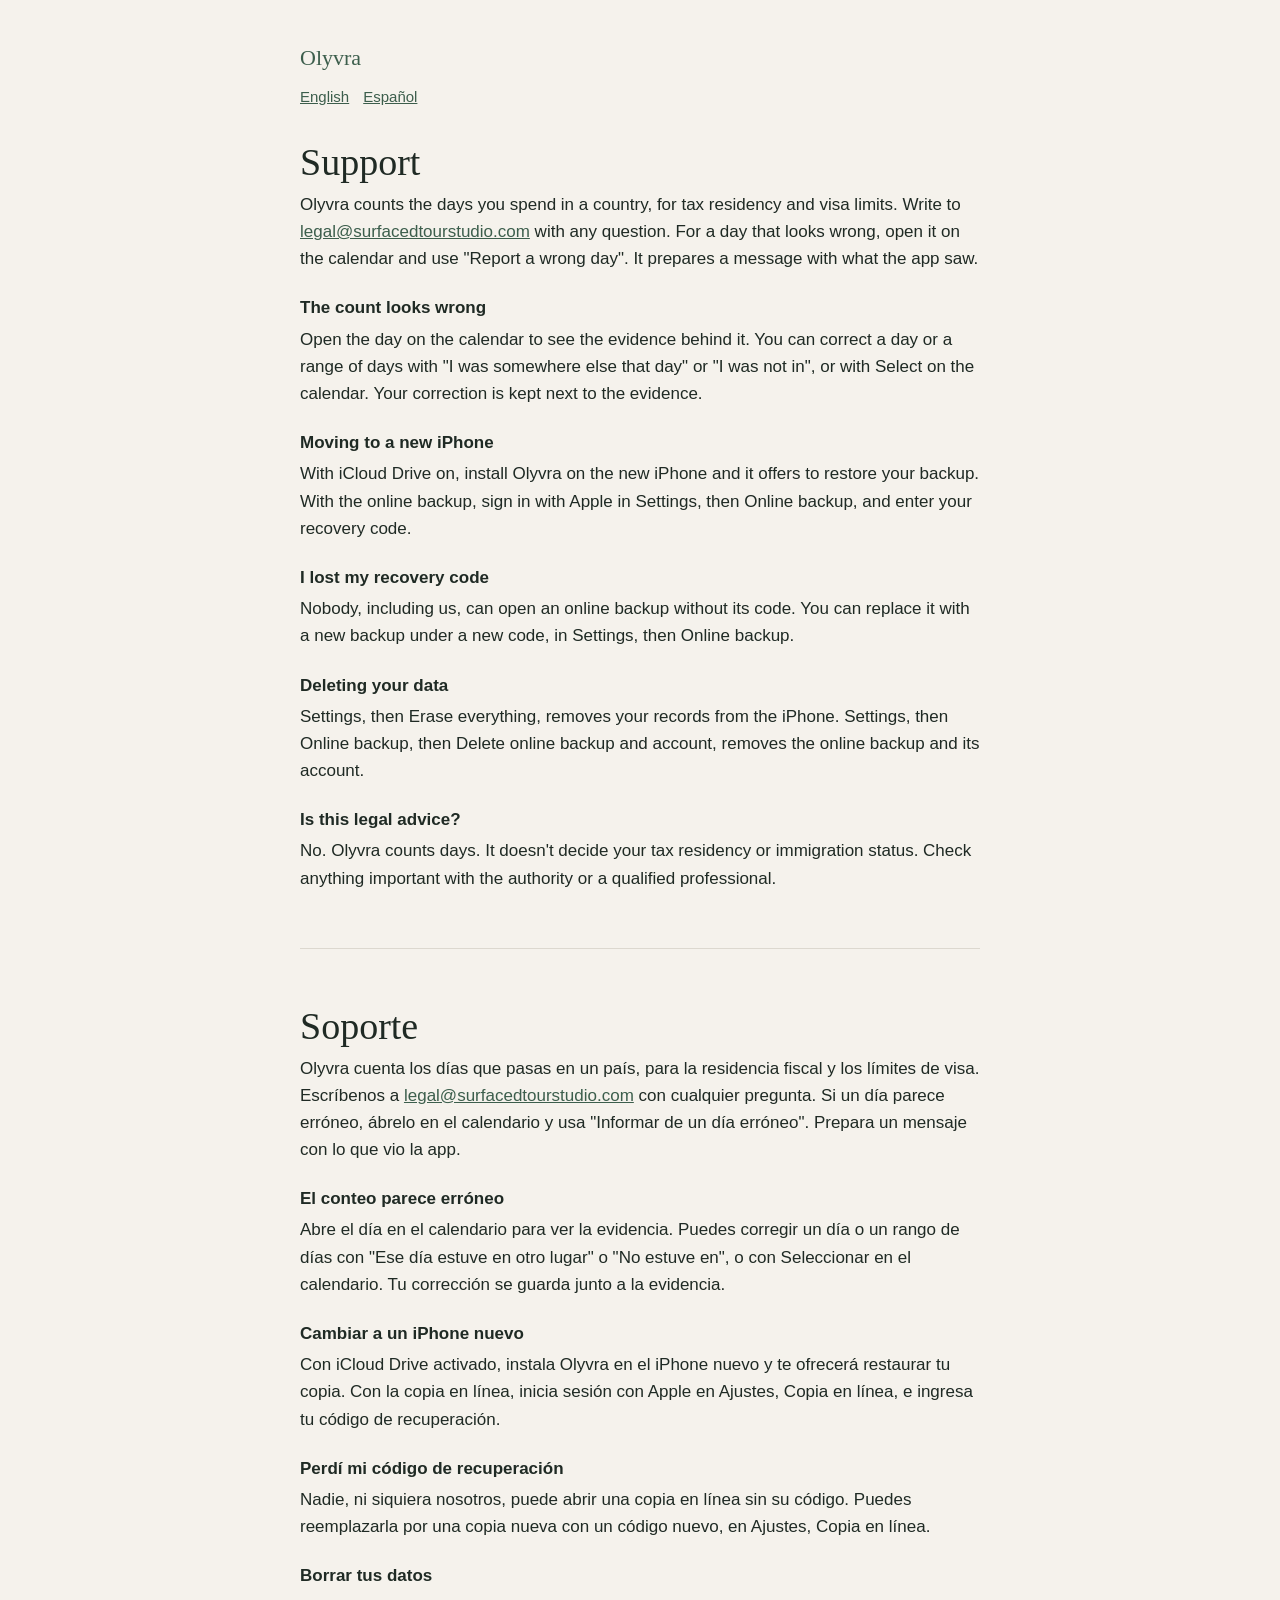
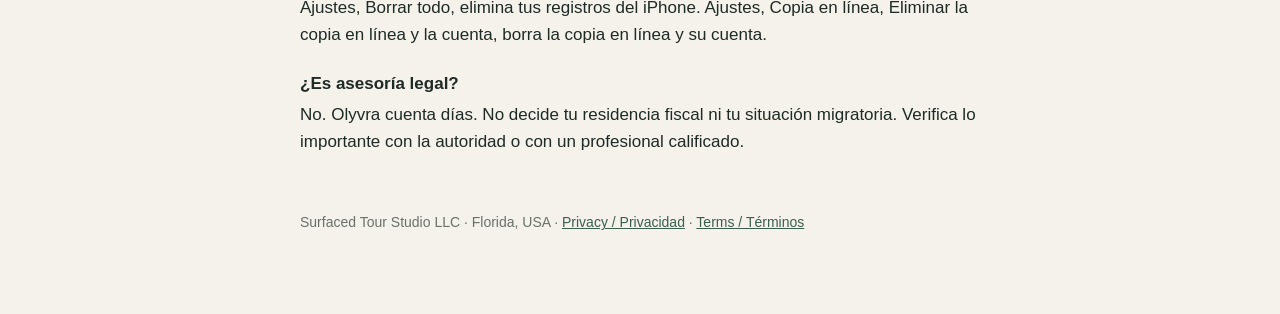
==== index.html @ 3f0f95c1 "Olyvra privacy policy, terms and support pages" ====
<!doctype html>
<html lang="en">
<head>
<meta charset="utf-8">
<meta name="viewport" content="width=device-width, initial-scale=1">
<title>Olyvra</title>
<meta http-equiv="refresh" content="0; url=support.html">
<link rel="canonical" href="support.html">
</head>
<body><p><a href="support.html">Olyvra support</a></p></body>
</html>
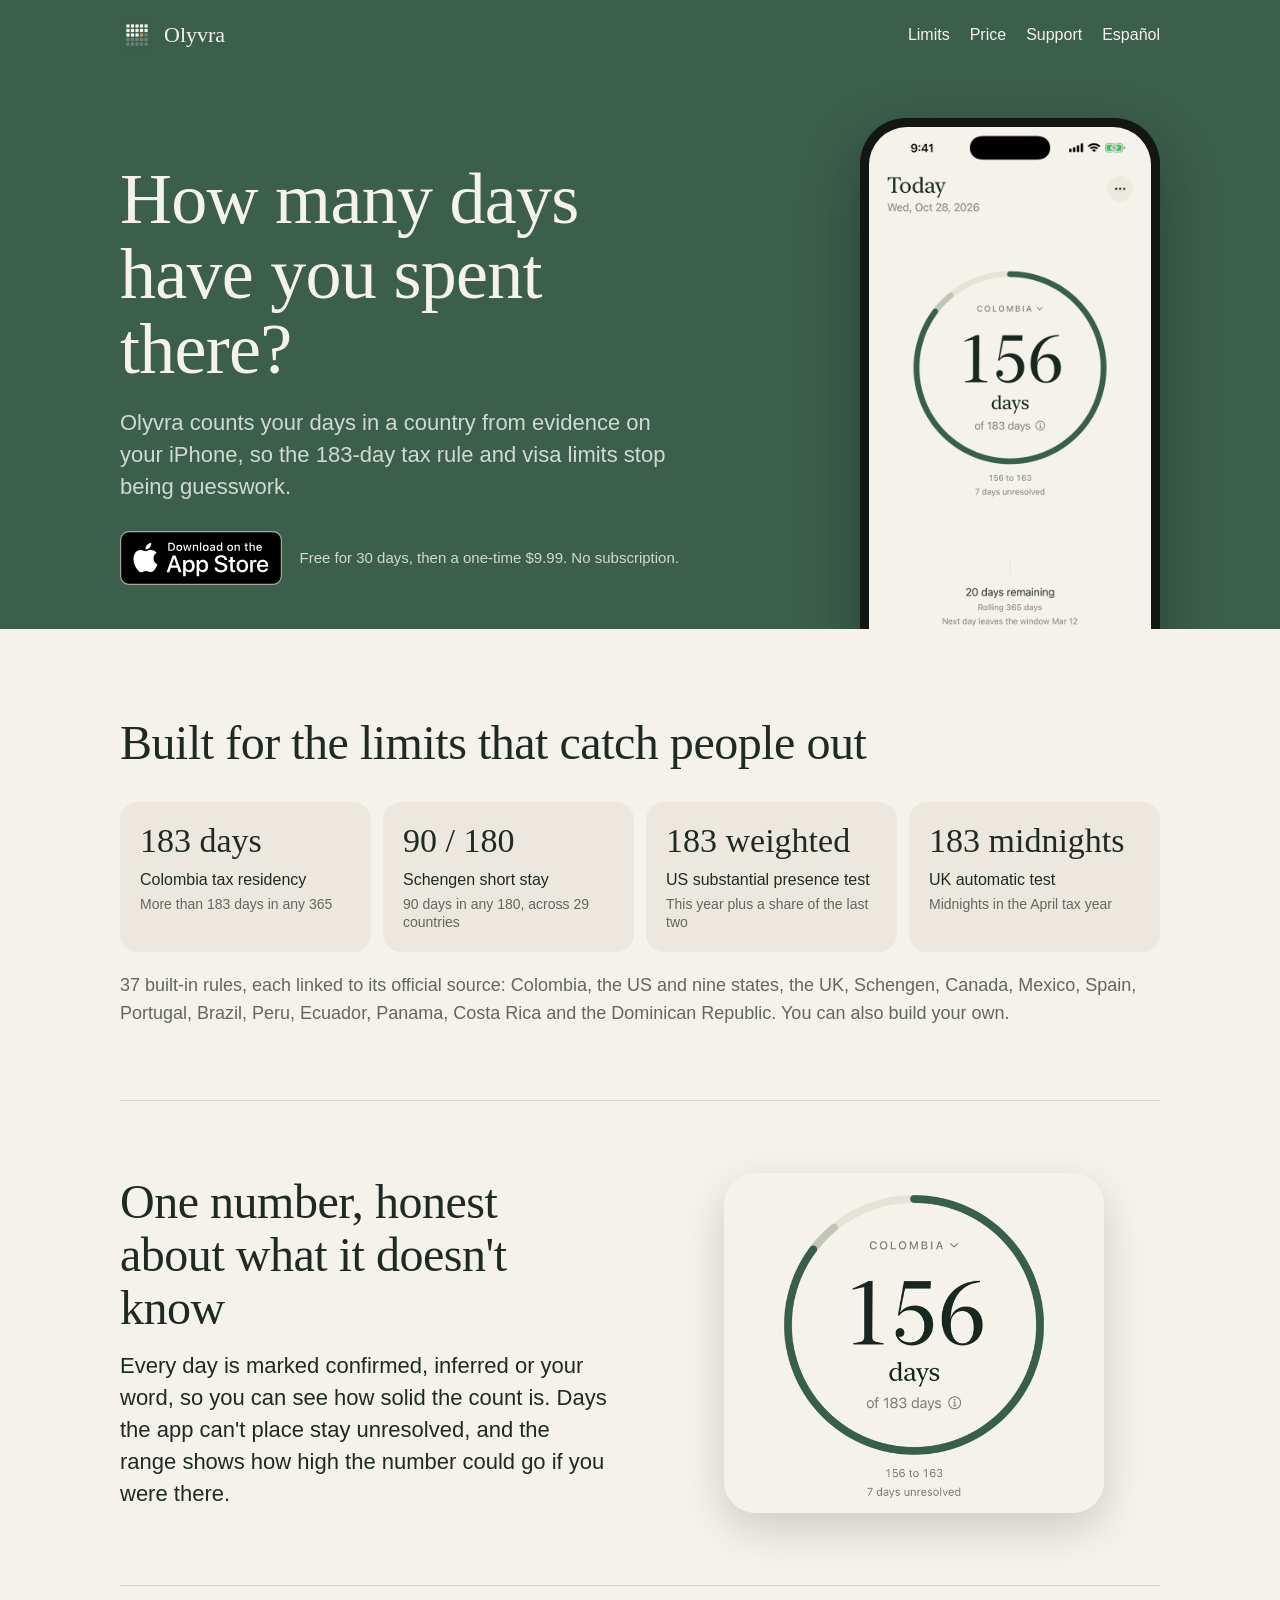
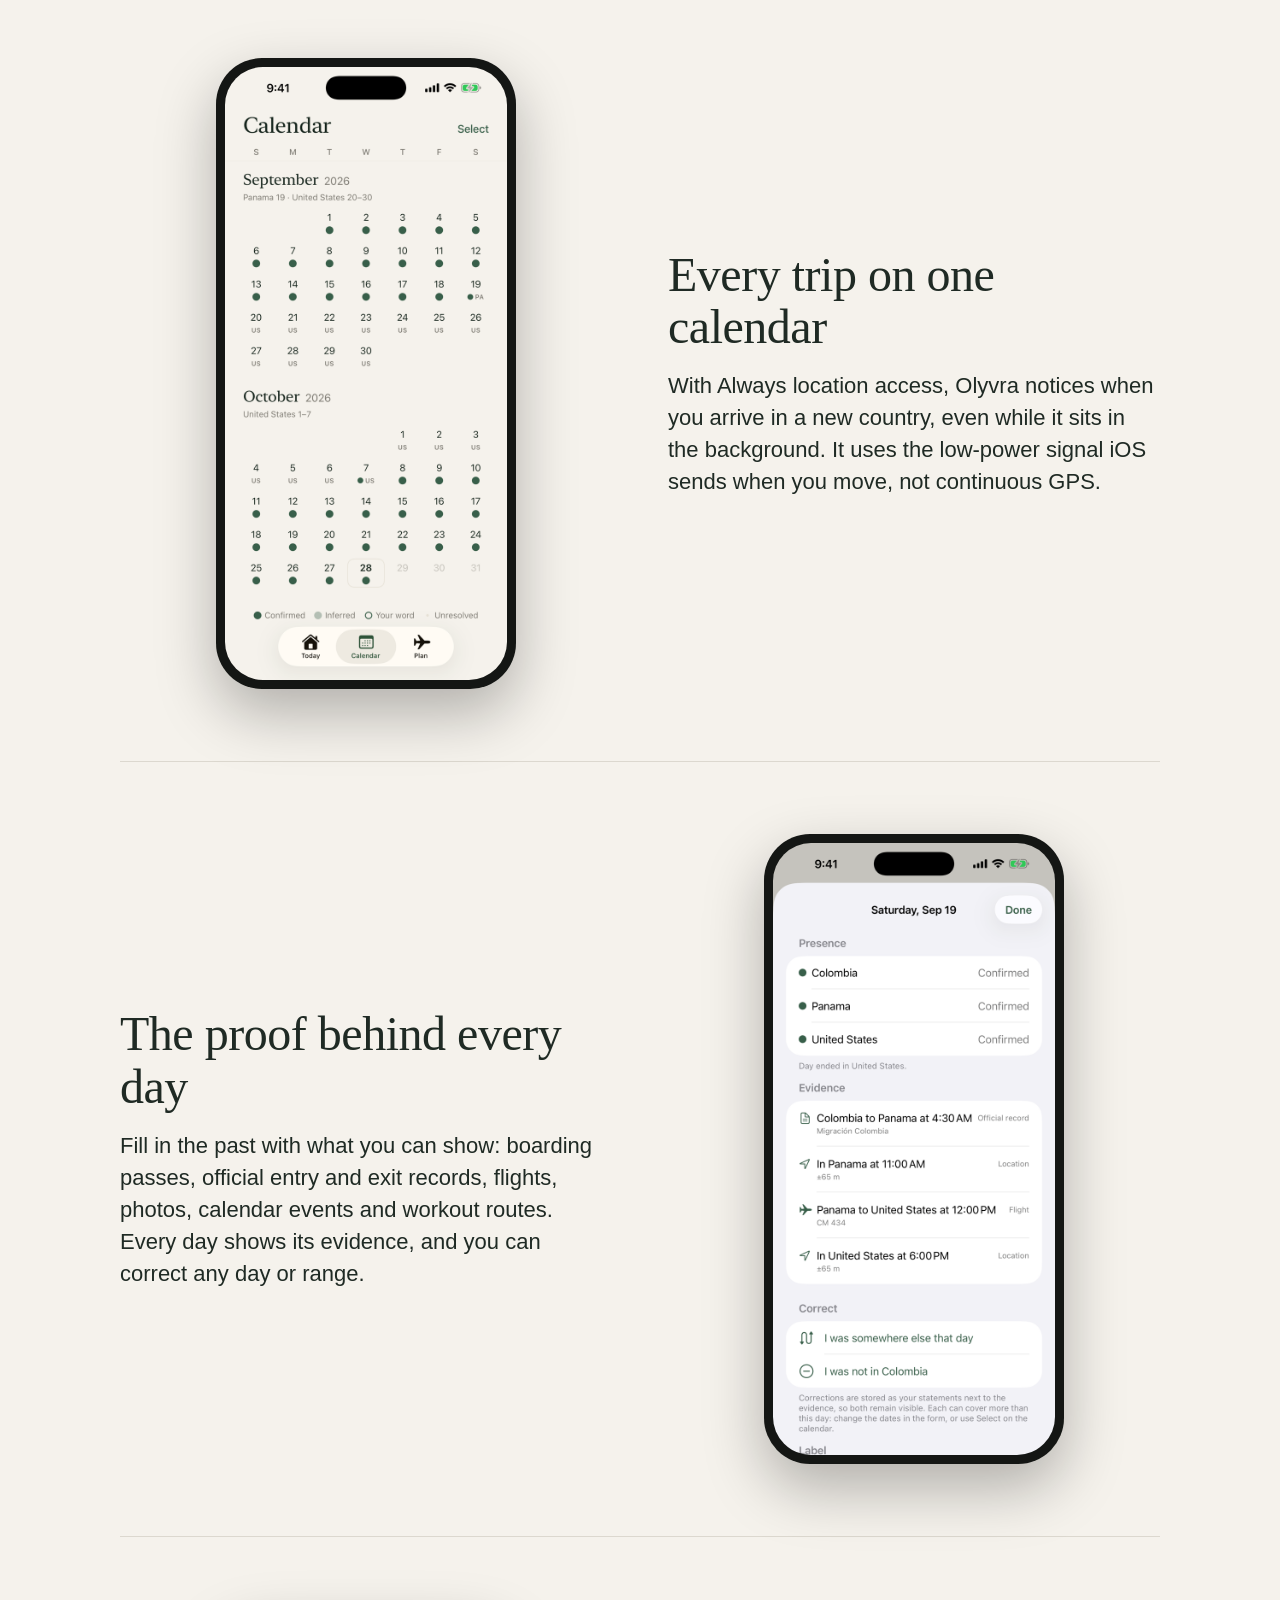
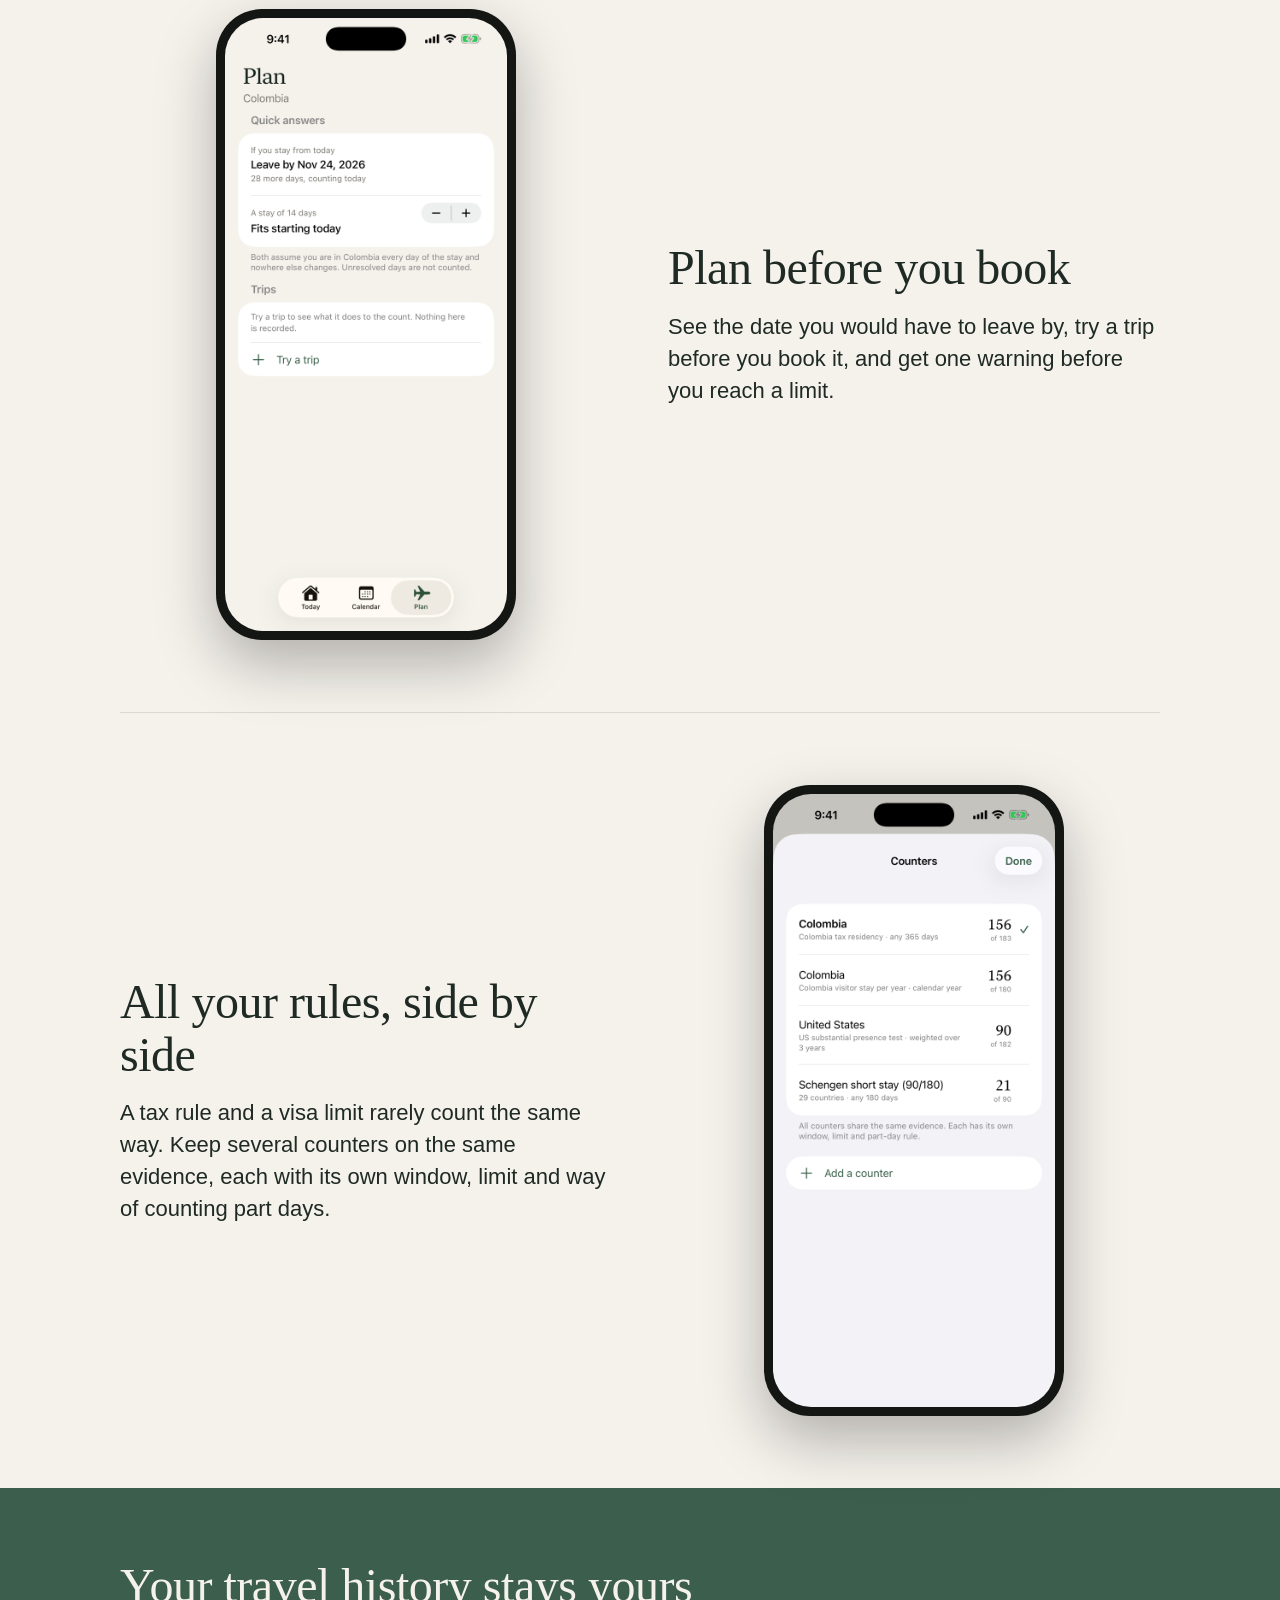
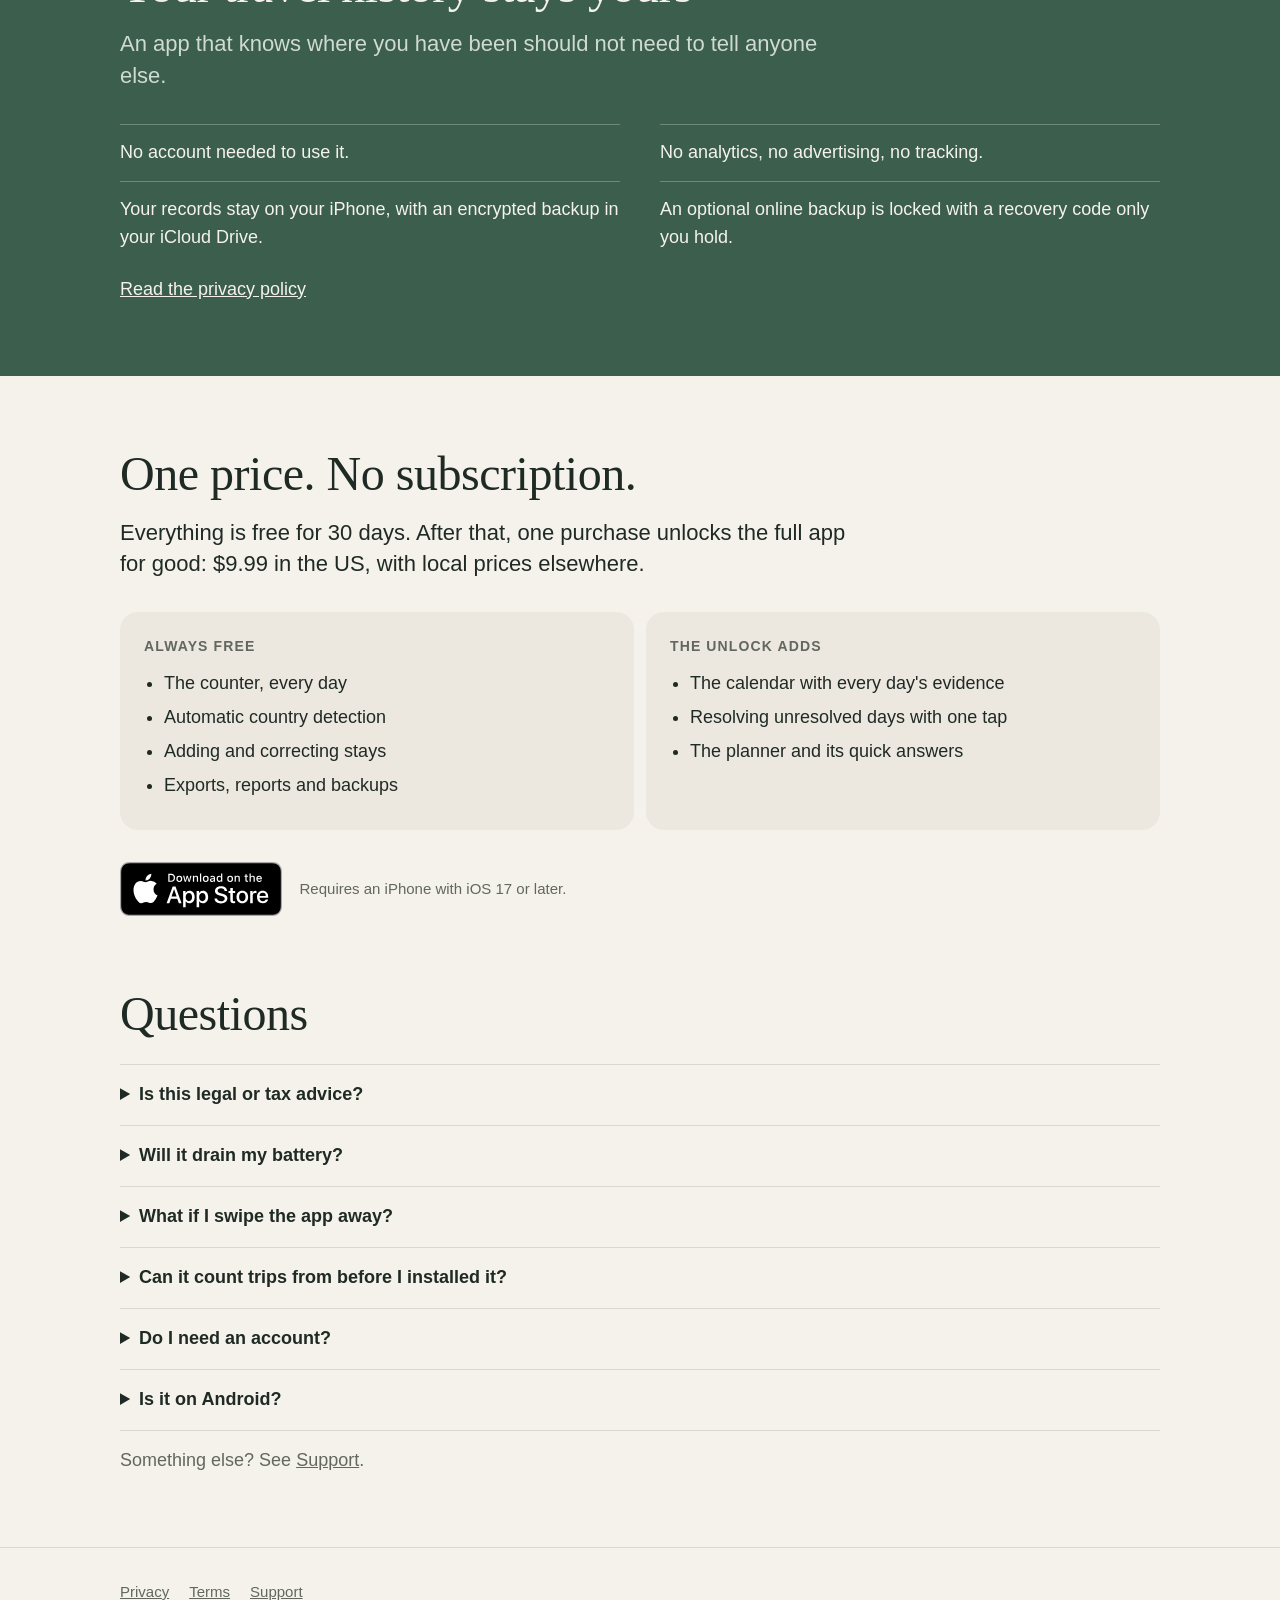
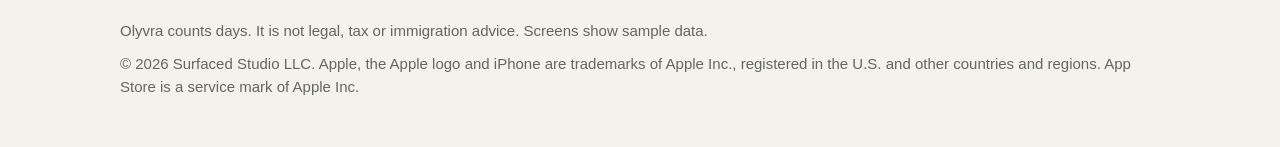
==== commit abf56917: "Update pages from olyvra 234741b" ====
--- a/index.html
+++ b/index.html
@@ -3,9 +3,114 @@
 <head>
 <meta charset="utf-8">
 <meta name="viewport" content="width=device-width, initial-scale=1">
-<title>Olyvra</title>
-<meta http-equiv="refresh" content="0; url=support.html">
-<link rel="canonical" href="support.html">
+<title>Olyvra: day counter for tax residency and visas</title>
+<meta name="description" content="Olyvra counts the days you spend in a country, from evidence on your iPhone. Built for the 183-day tax rule, Schengen 90/180 and visa limits. No account needed.">
+<link rel="canonical" href="https://olyvra.surfacedtourstudio.com/">
+<link rel="alternate" hreflang="en" href="https://olyvra.surfacedtourstudio.com/">
+<link rel="alternate" hreflang="es" href="https://olyvra.surfacedtourstudio.com/es.html">
+<link rel="alternate" hreflang="x-default" href="https://olyvra.surfacedtourstudio.com/">
+<meta name="apple-itunes-app" content="app-id=6828036236">
+<meta name="theme-color" content="#3c5e4c">
+<meta property="og:type" content="website">
+<meta property="og:title" content="Olyvra: day counter for tax residency and visas">
+<meta property="og:description" content="Olyvra counts the days you spend in a country, from evidence on your iPhone. Built for the 183-day tax rule, Schengen 90/180 and visa limits. No account needed.">
+<meta property="og:url" content="https://olyvra.surfacedtourstudio.com/">
+<meta property="og:image" content="https://olyvra.surfacedtourstudio.com/img/og-en.png">
+<meta name="twitter:card" content="summary_large_image">
+<link rel="icon" href="img/favicon.png">
+<link rel="apple-touch-icon" href="img/apple-touch-icon.png">
+<link rel="stylesheet" href="landing.css">
+<script type="application/ld+json">{"@context": "https://schema.org", "@type": "MobileApplication", "name": "Olyvra", "operatingSystem": "iOS 17.0 or later", "applicationCategory": "TravelApplication", "description": "Olyvra counts the days you spend in a country, from evidence on your iPhone. Built for the 183-day tax rule, Schengen 90/180 and visa limits. No account needed.", "url": "https://olyvra.surfacedtourstudio.com/", "downloadUrl": "https://apps.apple.com/app/id6828036236", "inLanguage": ["en", "es"], "offers": {"@type": "Offer", "price": "0", "priceCurrency": "USD"}}</script>
 </head>
-<body><p><a href="support.html">Olyvra support</a></p></body>
+<body>
+<header class="hero">
+  <div class="wrap">
+    <div class="bar">
+      <a class="brand" href="index.html"><img src="img/icon-256.png" width="34" height="34" alt="">Olyvra</a>
+      <nav><a class="wide" href="#limits">Limits</a><a class="wide" href="#price">Price</a><a class="wide" href="support.html">Support</a><a href="es.html" lang="es">Español</a></nav>
+    </div>
+    <div class="hero-grid">
+      <div>
+        <h1>How many days have you spent there?</h1>
+        <p class="lede">Olyvra counts your days in a country from evidence on your iPhone, so the 183-day tax rule and visa limits stop being guesswork.</p>
+        <div class="get"><a href="https://apps.apple.com/app/id6828036236"><img src="img/en/app-store-badge.svg" width="162" height="54" alt="Download on the App Store"></a><span>Free for 30 days, then a one-time $9.99. No subscription.</span></div>
+      </div>
+      <div class="phone"><img src="img/en/1-today.png" width="660" height="1434" fetchpriority="high" alt="Olyvra showing 156 of 183 days in Colombia, with 20 days remaining"></div>
+    </div>
+  </div>
+</header>
+<main>
+  <section class="limits wrap" id="limits">
+    <h2>Built for the limits that catch people out</h2>
+    <div class="limit-grid">
+      <div class="limit"><b>183 days</b><span>Colombia tax residency</span><small>More than 183 days in any 365</small></div>
+      <div class="limit"><b>90 / 180</b><span>Schengen short stay</span><small>90 days in any 180, across 29 countries</small></div>
+      <div class="limit"><b>183 weighted</b><span>US substantial presence test</span><small>This year plus a share of the last two</small></div>
+      <div class="limit"><b>183 midnights</b><span>UK automatic test</span><small>Midnights in the April tax year</small></div>
+    </div>
+    <p class="muted">37 built-in rules, each linked to its official source: Colombia, the US and nine states, the UK, Schengen, Canada, Mexico, Spain, Portugal, Brazil, Peru, Ecuador, Panama, Costa Rica and the Dominican Republic. You can also build your own.</p>
+  </section>
+  <div class="wrap">
+    <section class="feature">
+      <div><h2>One number, honest about what it doesn't know</h2><p class="lede">Every day is marked confirmed, inferred or your word, so you can see how solid the count is. Days the app can't place stay unresolved, and the range shows how high the number could go if you were there.</p></div>
+      <div class="crop"><img src="img/en/1-today.png" width="660" height="1434" loading="lazy" alt="The day count of 156, with a range of 156 to 163 and 7 days unresolved"></div>
+    </section>
+    <section class="feature">
+      <div><h2>Every trip on one calendar</h2><p class="lede">With Always location access, Olyvra notices when you arrive in a new country, even while it sits in the background. It uses the low-power signal iOS sends when you move, not continuous GPS.</p></div>
+      <div class="phone"><img src="img/en/2-calendar.png" width="660" height="1434" loading="lazy" alt="The calendar, with days in Panama and the United States marked"></div>
+    </section>
+    <section class="feature">
+      <div><h2>The proof behind every day</h2><p class="lede">Fill in the past with what you can show: boarding passes, official entry and exit records, flights, photos, calendar events and workout routes. Every day shows its evidence, and you can correct any day or range.</p></div>
+      <div class="phone"><img src="img/en/3-day.png" width="660" height="1434" loading="lazy" alt="One travel day, listing an official record, a flight and location readings as evidence"></div>
+    </section>
+    <section class="feature">
+      <div><h2>Plan before you book</h2><p class="lede">See the date you would have to leave by, try a trip before you book it, and get one warning before you reach a limit.</p></div>
+      <div class="phone"><img src="img/en/4-plan.png" width="660" height="1434" loading="lazy" alt="The planner, showing a leave-by date and a stay that fits"></div>
+    </section>
+    <section class="feature">
+      <div><h2>All your rules, side by side</h2><p class="lede">A tax rule and a visa limit rarely count the same way. Keep several counters on the same evidence, each with its own window, limit and way of counting part days.</p></div>
+      <div class="phone"><img src="img/en/5-counters.png" width="660" height="1434" loading="lazy" alt="Four counters: Colombia tax residency, Colombia visitor stay, the US substantial presence test and Schengen"></div>
+    </section>
+  </div>
+  <section class="privacy">
+    <div class="wrap">
+      <h2>Your travel history stays yours</h2>
+      <p class="lede">An app that knows where you have been should not need to tell anyone else.</p>
+      <ul>
+      <li>No account needed to use it.</li>
+      <li>No analytics, no advertising, no tracking.</li>
+      <li>Your records stay on your iPhone, with an encrypted backup in your iCloud Drive.</li>
+      <li>An optional online backup is locked with a recovery code only you hold.</li>
+      </ul>
+      <a href="privacy.html">Read the privacy policy</a>
+    </div>
+  </section>
+  <section class="price wrap" id="price">
+    <h2>One price. No subscription.</h2>
+    <p class="lede">Everything is free for 30 days. After that, one purchase unlocks the full app for good: $9.99 in the US, with local prices elsewhere.</p>
+    <div class="cols">
+      <div class="col"><h3>Always free</h3><ul><li>The counter, every day</li><li>Automatic country detection</li><li>Adding and correcting stays</li><li>Exports, reports and backups</li></ul></div>
+      <div class="col"><h3>The unlock adds</h3><ul><li>The calendar with every day's evidence</li><li>Resolving unresolved days with one tap</li><li>The planner and its quick answers</li></ul></div>
+    </div>
+    <div class="get"><a href="https://apps.apple.com/app/id6828036236"><img src="img/en/app-store-badge.svg" width="162" height="54" alt="Download on the App Store"></a><span>Requires an iPhone with iOS 17 or later.</span></div>
+  </section>
+  <section class="faq wrap">
+    <h2>Questions</h2>
+    <details><summary>Is this legal or tax advice?</summary><p>No. Olyvra counts days. It doesn't decide your tax residency or immigration status, which depend on rules and facts the app can't see. Check anything important with the authority or a qualified professional.</p></details>
+    <details><summary>Will it drain my battery?</summary><p>It doesn't run continuous GPS. It relies on the low-power location signal iOS already sends when you move a significant distance.</p></details>
+    <details><summary>What if I swipe the app away?</summary><p>iOS stops waking an app you swiped away, so detection goes quiet until you open it again. If Olyvra hears nothing for a while, it sends a notification asking whether you are still in the same country, so turn notifications on. Otherwise, just leave it in the background.</p></details>
+    <details><summary>Can it count trips from before I installed it?</summary><p>Yes, from what you can show: boarding passes, flight logs, official records, photos and more. Days it can't place stay marked as unresolved until you settle them.</p></details>
+    <details><summary>Do I need an account?</summary><p>No. An account exists only for the optional online backup, using Sign in with Apple, and you can delete it in the app at any time.</p></details>
+    <details><summary>Is it on Android?</summary><p>Not at the moment. Olyvra is for iPhone.</p></details>
+    <p class="muted" style="margin-top:16px">Something else? See <a href="support.html">Support</a>.</p>
+  </section>
+</main>
+<footer>
+  <div class="wrap">
+    <nav><a href="privacy.html">Privacy</a><a href="terms.html">Terms</a><a href="support.html">Support</a></nav>
+    <p>Olyvra counts days. It is not legal, tax or immigration advice. Screens show sample data.</p>
+    <p>© 2026 Surfaced Studio LLC. Apple, the Apple logo and iPhone are trademarks of Apple Inc., registered in the U.S. and other countries and regions. App Store is a service mark of Apple Inc.</p>
+  </div>
+</footer>
+</body>
 </html>
--- a/landing.css
+++ b/landing.css
@@ -0,0 +1,126 @@
+:root {
+  --canvas: #f5f2ec;
+  --panel: #ece8df;
+  --ink: #1f2a24;
+  --muted: #62675f;
+  --brand: #3c5e4c;
+  --brand-deep: #2f4b3d;
+  --on-brand: #f5f2ec;
+  --on-brand-muted: #cfdad2;
+  --rule: #dcd8cf;
+  --bezel: #141614;
+}
+@media (prefers-color-scheme: dark) {
+  :root {
+    --canvas: #121513;
+    --panel: #1b201c;
+    --ink: #ece9e2;
+    --muted: #9fa59c;
+    --rule: #2b302c;
+  }
+}
+* { box-sizing: border-box; }
+html { -webkit-text-size-adjust: 100%; scroll-behavior: smooth; }
+@media (prefers-reduced-motion: reduce) { html { scroll-behavior: auto; } }
+body {
+  margin: 0;
+  background: var(--canvas);
+  color: var(--ink);
+  font: 18px/1.55 -apple-system, BlinkMacSystemFont, "Segoe UI", Roboto, Helvetica, Arial, sans-serif;
+}
+img { display: block; max-width: 100%; height: auto; }
+a { color: inherit; }
+h1, h2 { font-family: ui-serif, "New York", Georgia, serif; font-weight: 400; letter-spacing: -0.01em; margin: 0; }
+h1 { font-size: clamp(42px, 7vw, 72px); line-height: 1.04; }
+h2 { font-size: clamp(32px, 4.6vw, 48px); line-height: 1.1; }
+p { margin: 0; }
+.wrap { max-width: 1080px; margin: 0 auto; padding: 0 20px; }
+.lede { font-size: clamp(19px, 2.2vw, 22px); line-height: 1.45; }
+.muted { color: var(--muted); }
+
+/* Top bar and hero share the brand green */
+.hero { background: var(--brand); color: var(--on-brand); overflow: hidden; }
+.bar { display: flex; align-items: center; justify-content: space-between; padding: 18px 0; }
+.brand { display: flex; align-items: center; gap: 10px; text-decoration: none; font-family: ui-serif, "New York", Georgia, serif; font-size: 22px; }
+.brand img { width: 34px; height: 34px; border-radius: 8px; }
+.bar nav { display: flex; gap: 20px; font-size: 16px; }
+.bar nav a { text-decoration: none; }
+.bar nav a:hover { text-decoration: underline; }
+.bar nav a.wide { display: none; }
+.hero-grid { display: grid; gap: 40px; align-items: center; padding: 28px 0 0; }
+.hero .lede { color: var(--on-brand-muted); margin: 20px 0 28px; max-width: 34em; }
+.get { display: flex; flex-wrap: wrap; align-items: center; gap: 12px 18px; }
+.get img { height: 54px; width: auto; }
+.get span { font-size: 15px; color: var(--on-brand-muted); }
+.hero .phone { margin: 0 auto -90px; }
+
+/* A simple phone around a real app screen */
+.phone { width: min(300px, 76vw); padding: 9px; background: var(--bezel); border-radius: 46px; box-shadow: 0 24px 60px rgba(0, 0, 0, 0.28); }
+.phone img { border-radius: 38px; width: 100%; }
+
+/* The Today screen, close up on the count and its range */
+.crop { width: min(380px, 84vw); margin: 0 auto; aspect-ratio: 660 / 590; border-radius: 32px; overflow: hidden; background: #f5f2ec; box-shadow: 0 16px 44px rgba(0, 0, 0, 0.16); }
+.crop img { width: 100%; height: 100%; object-fit: cover; object-position: 50% 35.5%; }
+
+/* The limits */
+.limits { padding-top: 64px; padding-bottom: 72px; }
+.limit-grid { display: grid; gap: 12px; margin: 32px 0 20px; }
+.limit { background: var(--panel); border-radius: 18px; padding: 20px; }
+.limit b { display: block; font-family: ui-serif, "New York", Georgia, serif; font-weight: 400; font-size: clamp(28px, 3vw, 34px); line-height: 1.1; overflow-wrap: break-word; }
+.limit span { display: block; margin-top: 10px; font-size: 16px; line-height: 1.35; }
+.limit small { display: block; margin-top: 4px; font-size: 14px; line-height: 1.35; color: var(--muted); }
+
+/* Features */
+.feature { display: grid; gap: 32px; align-items: center; padding: 56px 0; border-top: 1px solid var(--rule); }
+.feature .phone { margin: 0 auto; }
+.feature h2 { margin-bottom: 16px; }
+.feature p { max-width: 30em; }
+
+/* Privacy */
+.privacy { background: var(--brand); color: var(--on-brand); padding: 72px 0; }
+.privacy .lede { color: var(--on-brand-muted); margin-top: 16px; max-width: 34em; }
+.privacy ul { list-style: none; margin: 32px 0 24px; padding: 0; display: grid; gap: 14px 40px; }
+.privacy li { padding-top: 14px; border-top: 1px solid rgba(245, 242, 236, 0.28); }
+.privacy a { color: var(--on-brand); }
+
+/* Price */
+.price { padding-top: 72px; padding-bottom: 72px; }
+.price .lede { margin-top: 16px; max-width: 34em; }
+.cols { display: grid; gap: 12px; margin: 32px 0; }
+.col { background: var(--panel); border-radius: 18px; padding: 24px; }
+.col h3 { margin: 0 0 12px; font-size: 14px; letter-spacing: 0.08em; text-transform: uppercase; font-weight: 600; color: var(--muted); }
+.col ul { margin: 0; padding-left: 20px; }
+.col li { margin-bottom: 6px; }
+.price .get img { height: 54px; }
+.price .get span { color: var(--muted); }
+
+/* Questions */
+.faq { padding-bottom: 72px; }
+.faq h2 { margin-bottom: 24px; }
+details { border-top: 1px solid var(--rule); padding: 16px 0; }
+details:last-of-type { border-bottom: 1px solid var(--rule); }
+summary { cursor: pointer; font-weight: 600; }
+details p { margin-top: 10px; max-width: 42em; color: var(--muted); }
+
+footer { border-top: 1px solid var(--rule); padding: 32px 0 48px; font-size: 15px; color: var(--muted); }
+footer nav { display: flex; flex-wrap: wrap; gap: 8px 20px; margin-bottom: 16px; }
+footer p + p { margin-top: 10px; }
+
+a:focus-visible, summary:focus-visible { outline: 2px solid currentColor; outline-offset: 3px; border-radius: 4px; }
+
+@media (min-width: 520px) {
+  .limit-grid { grid-template-columns: repeat(2, minmax(0, 1fr)); }
+}
+@media (min-width: 1000px) {
+  .limit-grid { grid-template-columns: repeat(4, minmax(0, 1fr)); }
+}
+@media (min-width: 760px) {
+  .bar nav a.wide { display: inline; }
+  .hero-grid { grid-template-columns: 1.15fr 0.85fr; padding-top: 48px; }
+  .hero .phone { margin: 0 0 -120px auto; }
+  .limits { padding-top: 88px; }
+  .feature { grid-template-columns: 1fr 1fr; gap: 56px; padding: 72px 0; }
+  .feature:nth-of-type(even) .phone, .feature:nth-of-type(even) .crop { order: -1; }
+  .privacy ul { grid-template-columns: 1fr 1fr; }
+  .cols { grid-template-columns: 1fr 1fr; }
+}
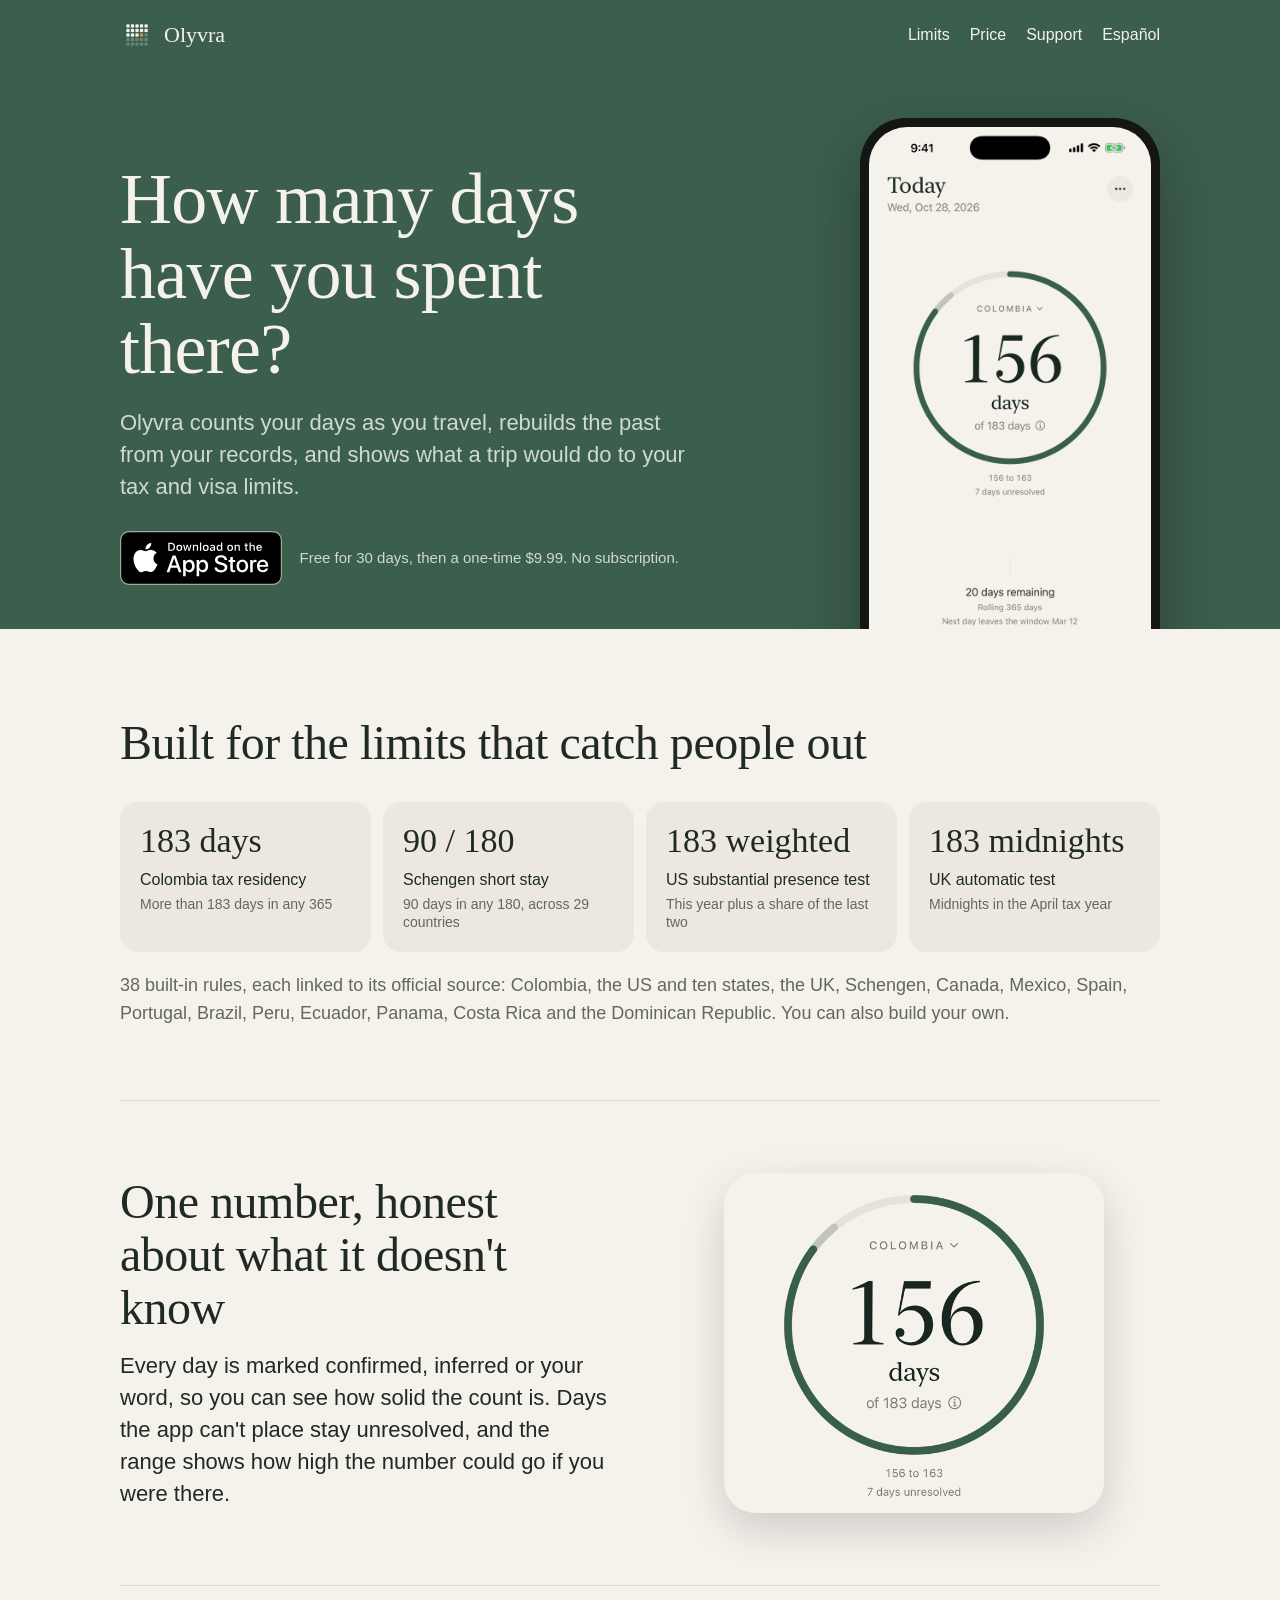
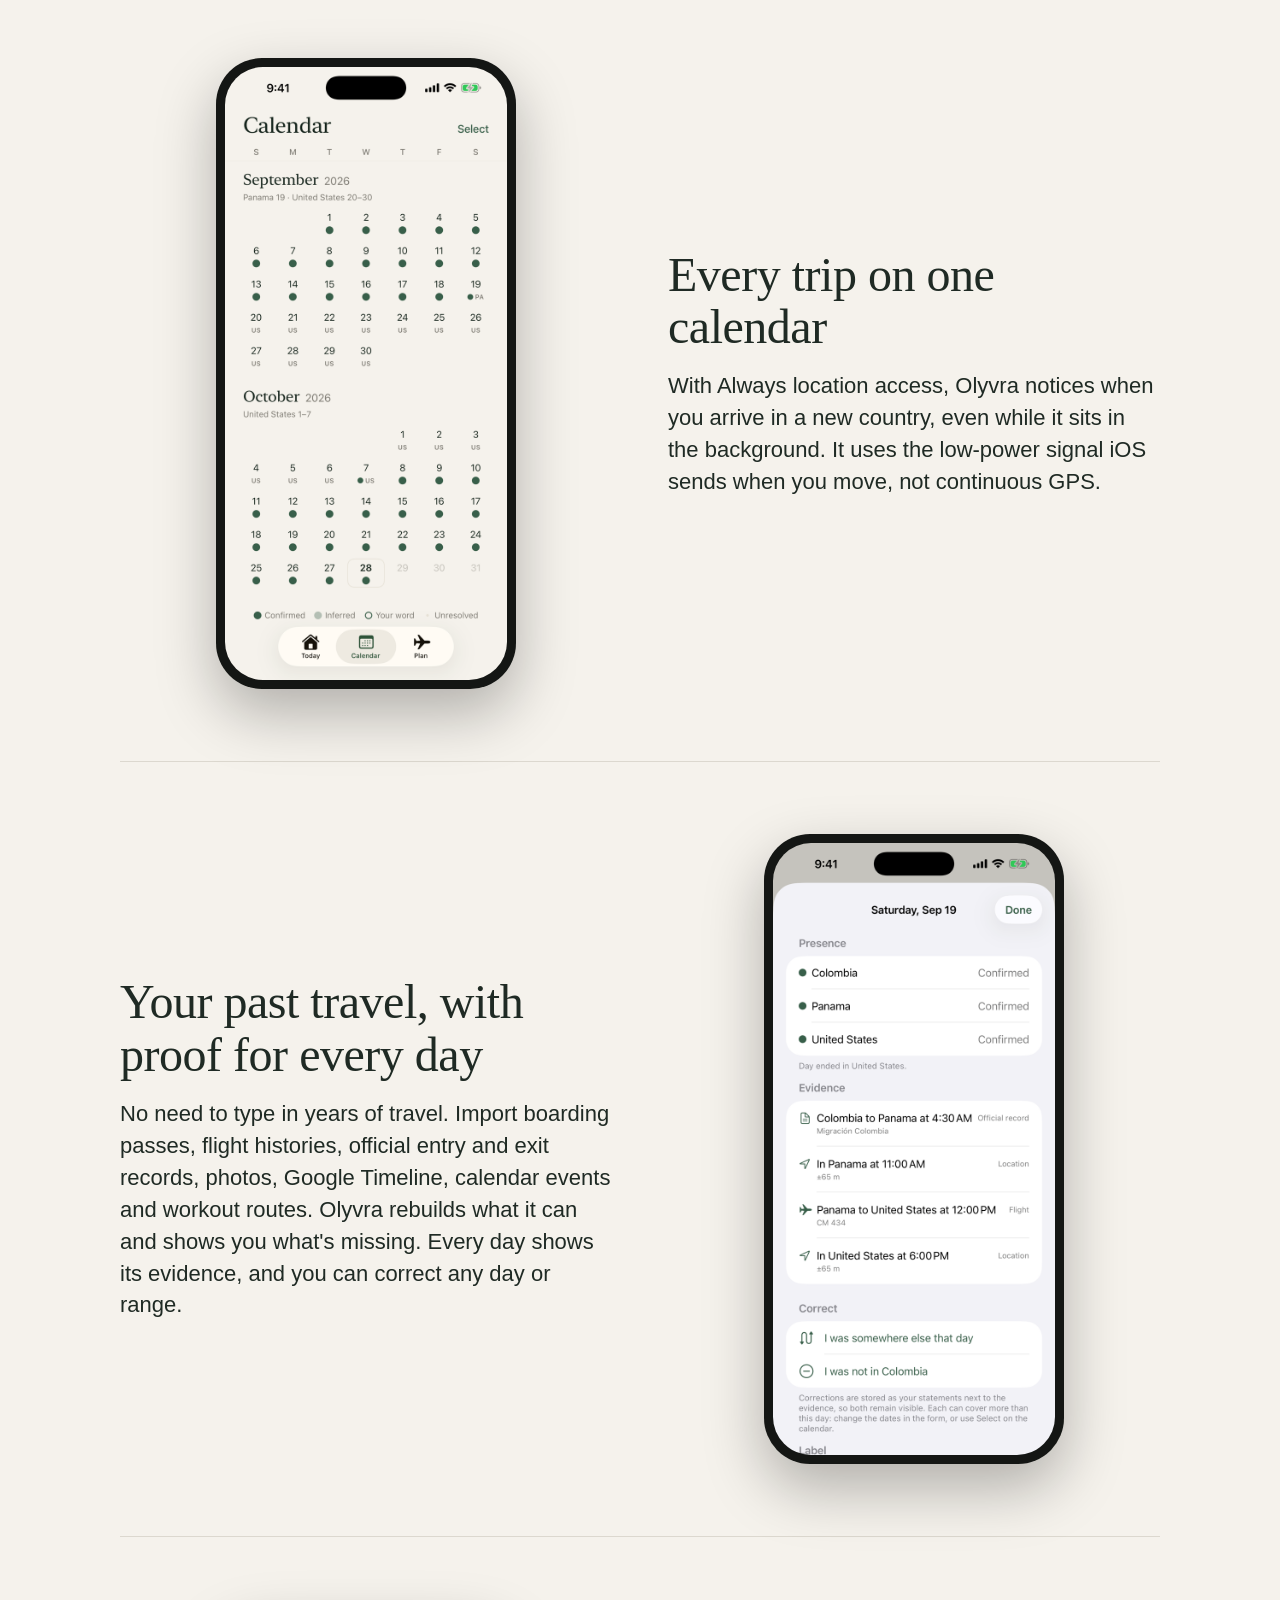
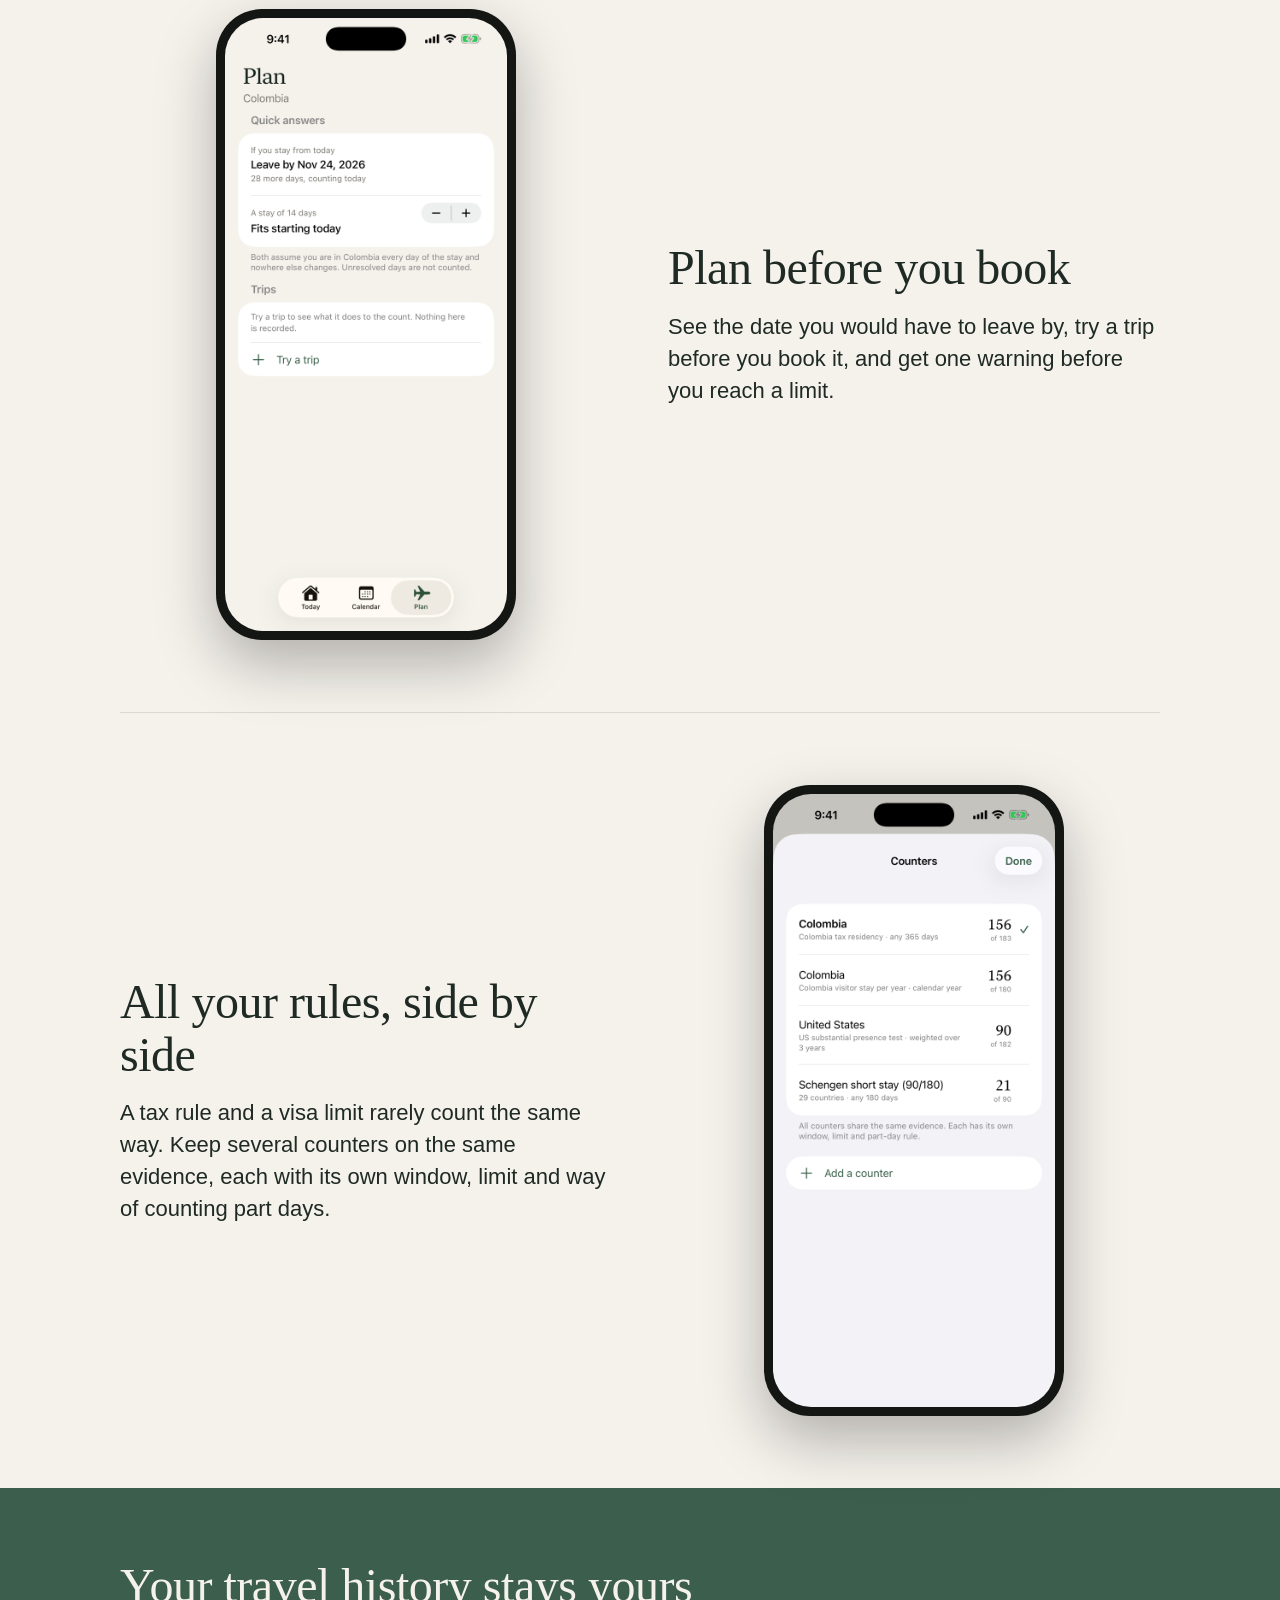
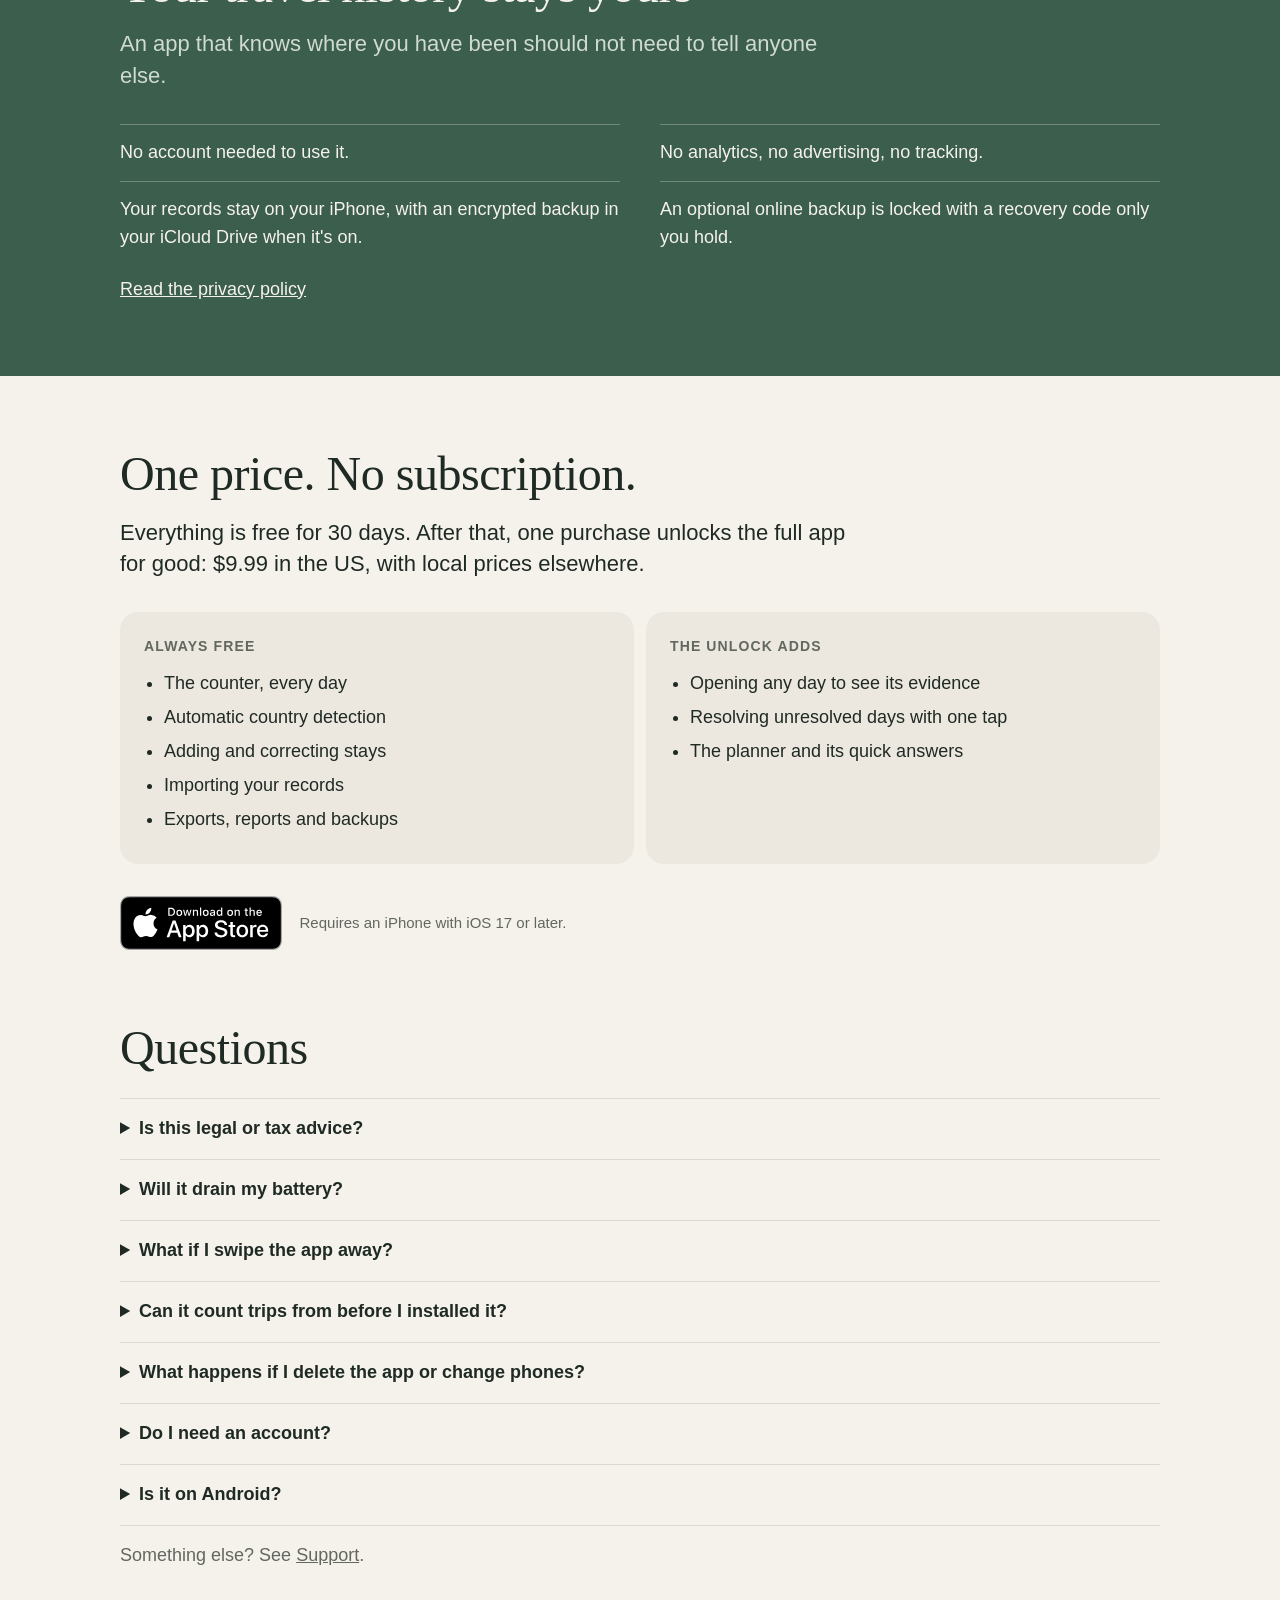
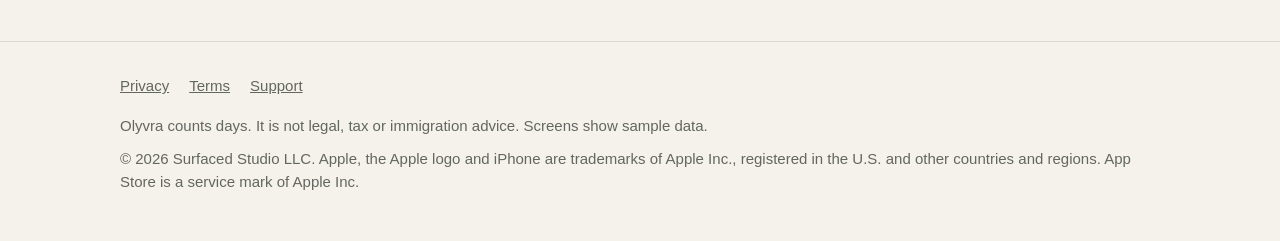
==== commit 12026df2: "Update pages from olyvra f281645" ====
--- a/index.html
+++ b/index.html
@@ -32,7 +32,7 @@
     <div class="hero-grid">
       <div>
         <h1>How many days have you spent there?</h1>
-        <p class="lede">Olyvra counts your days in a country from evidence on your iPhone, so the 183-day tax rule and visa limits stop being guesswork.</p>
+        <p class="lede">Olyvra counts your days as you travel, rebuilds the past from your records, and shows what a trip would do to your tax and visa limits.</p>
         <div class="get"><a href="https://apps.apple.com/app/id6828036236"><img src="img/en/app-store-badge.svg" width="162" height="54" alt="Download on the App Store"></a><span>Free for 30 days, then a one-time $9.99. No subscription.</span></div>
       </div>
       <div class="phone"><img src="img/en/1-today.png" width="660" height="1434" fetchpriority="high" alt="Olyvra showing 156 of 183 days in Colombia, with 20 days remaining"></div>
@@ -48,7 +48,7 @@
       <div class="limit"><b>183 weighted</b><span>US substantial presence test</span><small>This year plus a share of the last two</small></div>
       <div class="limit"><b>183 midnights</b><span>UK automatic test</span><small>Midnights in the April tax year</small></div>
     </div>
-    <p class="muted">37 built-in rules, each linked to its official source: Colombia, the US and nine states, the UK, Schengen, Canada, Mexico, Spain, Portugal, Brazil, Peru, Ecuador, Panama, Costa Rica and the Dominican Republic. You can also build your own.</p>
+    <p class="muted">38 built-in rules, each linked to its official source: Colombia, the US and ten states, the UK, Schengen, Canada, Mexico, Spain, Portugal, Brazil, Peru, Ecuador, Panama, Costa Rica and the Dominican Republic. You can also build your own.</p>
   </section>
   <div class="wrap">
     <section class="feature">
@@ -60,7 +60,7 @@
       <div class="phone"><img src="img/en/2-calendar.png" width="660" height="1434" loading="lazy" alt="The calendar, with days in Panama and the United States marked"></div>
     </section>
     <section class="feature">
-      <div><h2>The proof behind every day</h2><p class="lede">Fill in the past with what you can show: boarding passes, official entry and exit records, flights, photos, calendar events and workout routes. Every day shows its evidence, and you can correct any day or range.</p></div>
+      <div><h2>Your past travel, with proof for every day</h2><p class="lede">No need to type in years of travel. Import boarding passes, flight histories, official entry and exit records, photos, Google Timeline, calendar events and workout routes. Olyvra rebuilds what it can and shows you what's missing. Every day shows its evidence, and you can correct any day or range.</p></div>
       <div class="phone"><img src="img/en/3-day.png" width="660" height="1434" loading="lazy" alt="One travel day, listing an official record, a flight and location readings as evidence"></div>
     </section>
     <section class="feature">
@@ -79,7 +79,7 @@
       <ul>
       <li>No account needed to use it.</li>
       <li>No analytics, no advertising, no tracking.</li>
-      <li>Your records stay on your iPhone, with an encrypted backup in your iCloud Drive.</li>
+      <li>Your records stay on your iPhone, with an encrypted backup in your iCloud Drive when it's on.</li>
       <li>An optional online backup is locked with a recovery code only you hold.</li>
       </ul>
       <a href="privacy.html">Read the privacy policy</a>
@@ -89,8 +89,8 @@
     <h2>One price. No subscription.</h2>
     <p class="lede">Everything is free for 30 days. After that, one purchase unlocks the full app for good: $9.99 in the US, with local prices elsewhere.</p>
     <div class="cols">
-      <div class="col"><h3>Always free</h3><ul><li>The counter, every day</li><li>Automatic country detection</li><li>Adding and correcting stays</li><li>Exports, reports and backups</li></ul></div>
-      <div class="col"><h3>The unlock adds</h3><ul><li>The calendar with every day's evidence</li><li>Resolving unresolved days with one tap</li><li>The planner and its quick answers</li></ul></div>
+      <div class="col"><h3>Always free</h3><ul><li>The counter, every day</li><li>Automatic country detection</li><li>Adding and correcting stays</li><li>Importing your records</li><li>Exports, reports and backups</li></ul></div>
+      <div class="col"><h3>The unlock adds</h3><ul><li>Opening any day to see its evidence</li><li>Resolving unresolved days with one tap</li><li>The planner and its quick answers</li></ul></div>
     </div>
     <div class="get"><a href="https://apps.apple.com/app/id6828036236"><img src="img/en/app-store-badge.svg" width="162" height="54" alt="Download on the App Store"></a><span>Requires an iPhone with iOS 17 or later.</span></div>
   </section>
@@ -100,6 +100,7 @@
     <details><summary>Will it drain my battery?</summary><p>It doesn't run continuous GPS. It relies on the low-power location signal iOS already sends when you move a significant distance.</p></details>
     <details><summary>What if I swipe the app away?</summary><p>iOS stops waking an app you swiped away, so detection goes quiet until you open it again. If Olyvra hears nothing for a while, it sends a notification asking whether you are still in the same country, so turn notifications on. Otherwise, just leave it in the background.</p></details>
     <details><summary>Can it count trips from before I installed it?</summary><p>Yes, from what you can show: boarding passes, flight logs, official records, photos and more. Days it can't place stay marked as unresolved until you settle them.</p></details>
+    <details><summary>What happens if I delete the app or change phones?</summary><p>With iCloud Drive on, or with the online backup, a new install can bring your records back. Without either, your backup stays on the iPhone and is deleted with the app, so save a copy from Settings, then Export.</p></details>
     <details><summary>Do I need an account?</summary><p>No. An account exists only for the optional online backup, using Sign in with Apple, and you can delete it in the app at any time.</p></details>
     <details><summary>Is it on Android?</summary><p>Not at the moment. Olyvra is for iPhone.</p></details>
     <p class="muted" style="margin-top:16px">Something else? See <a href="support.html">Support</a>.</p>
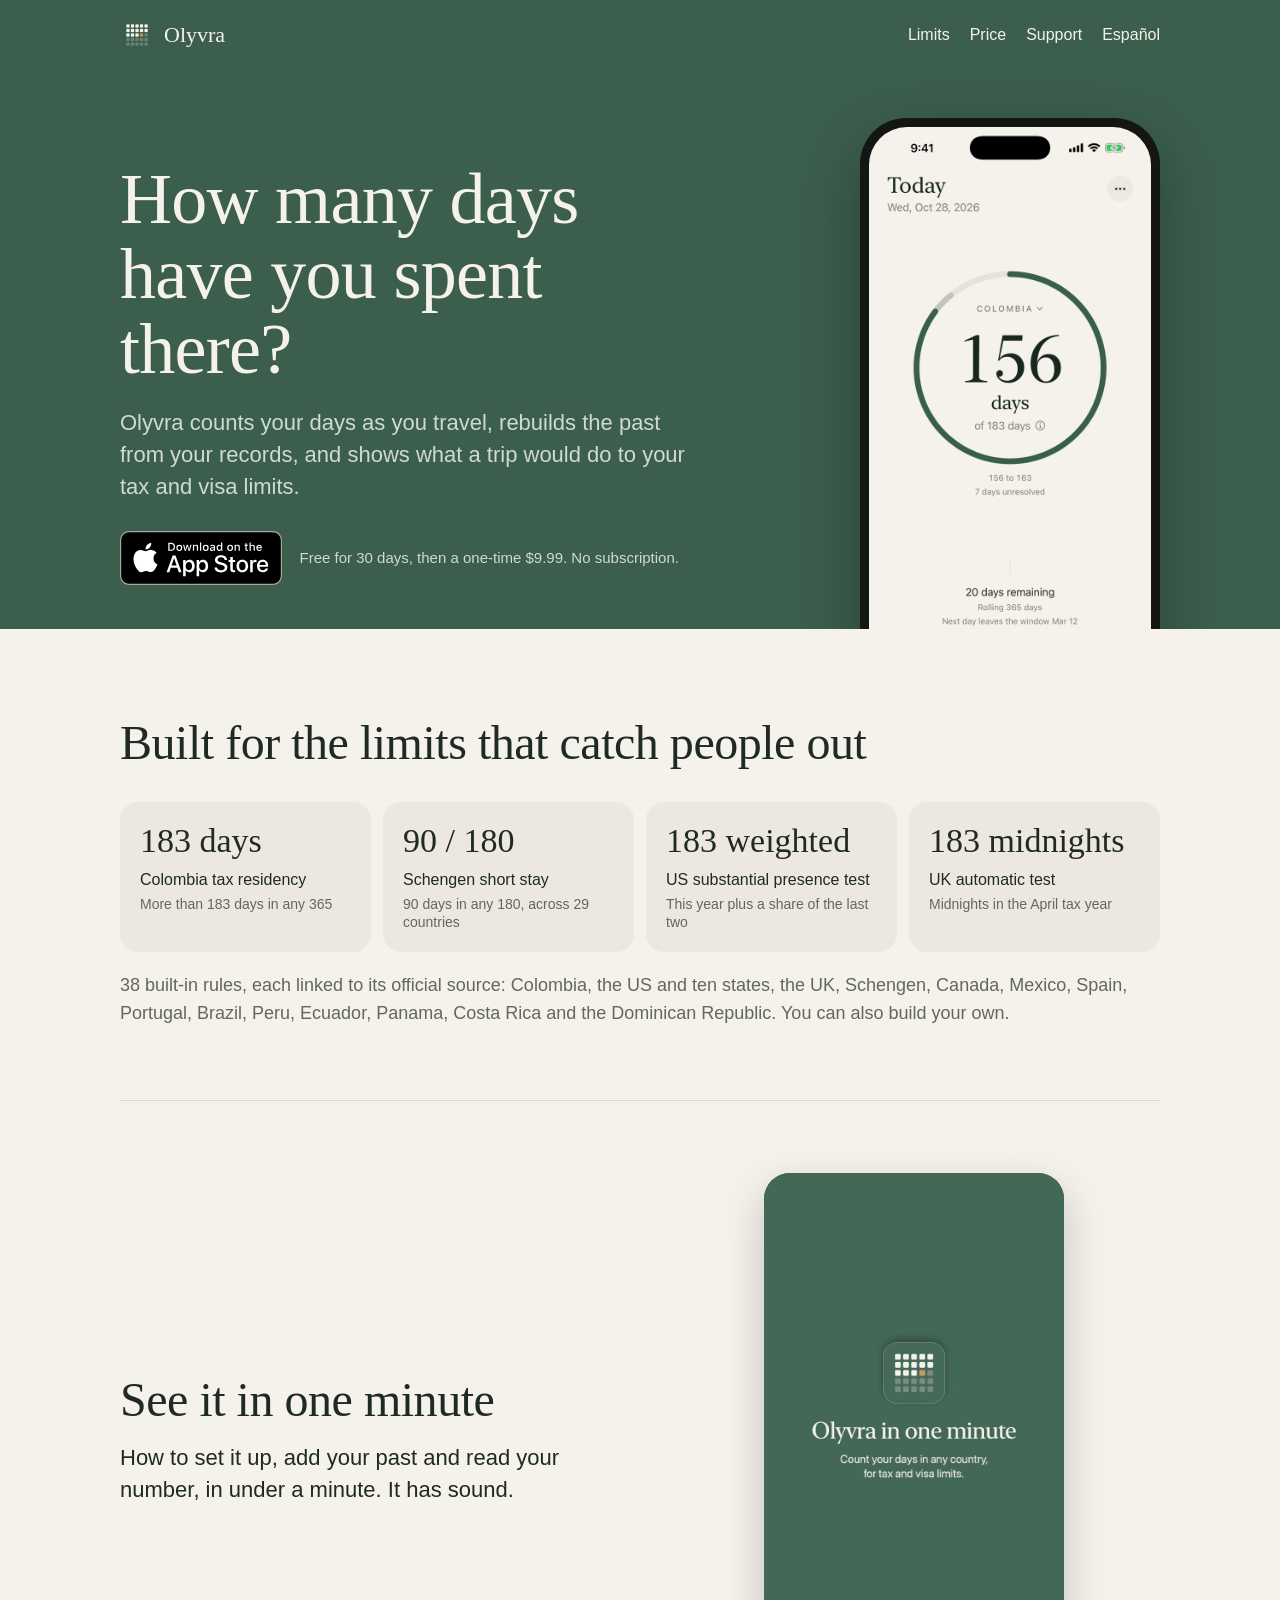
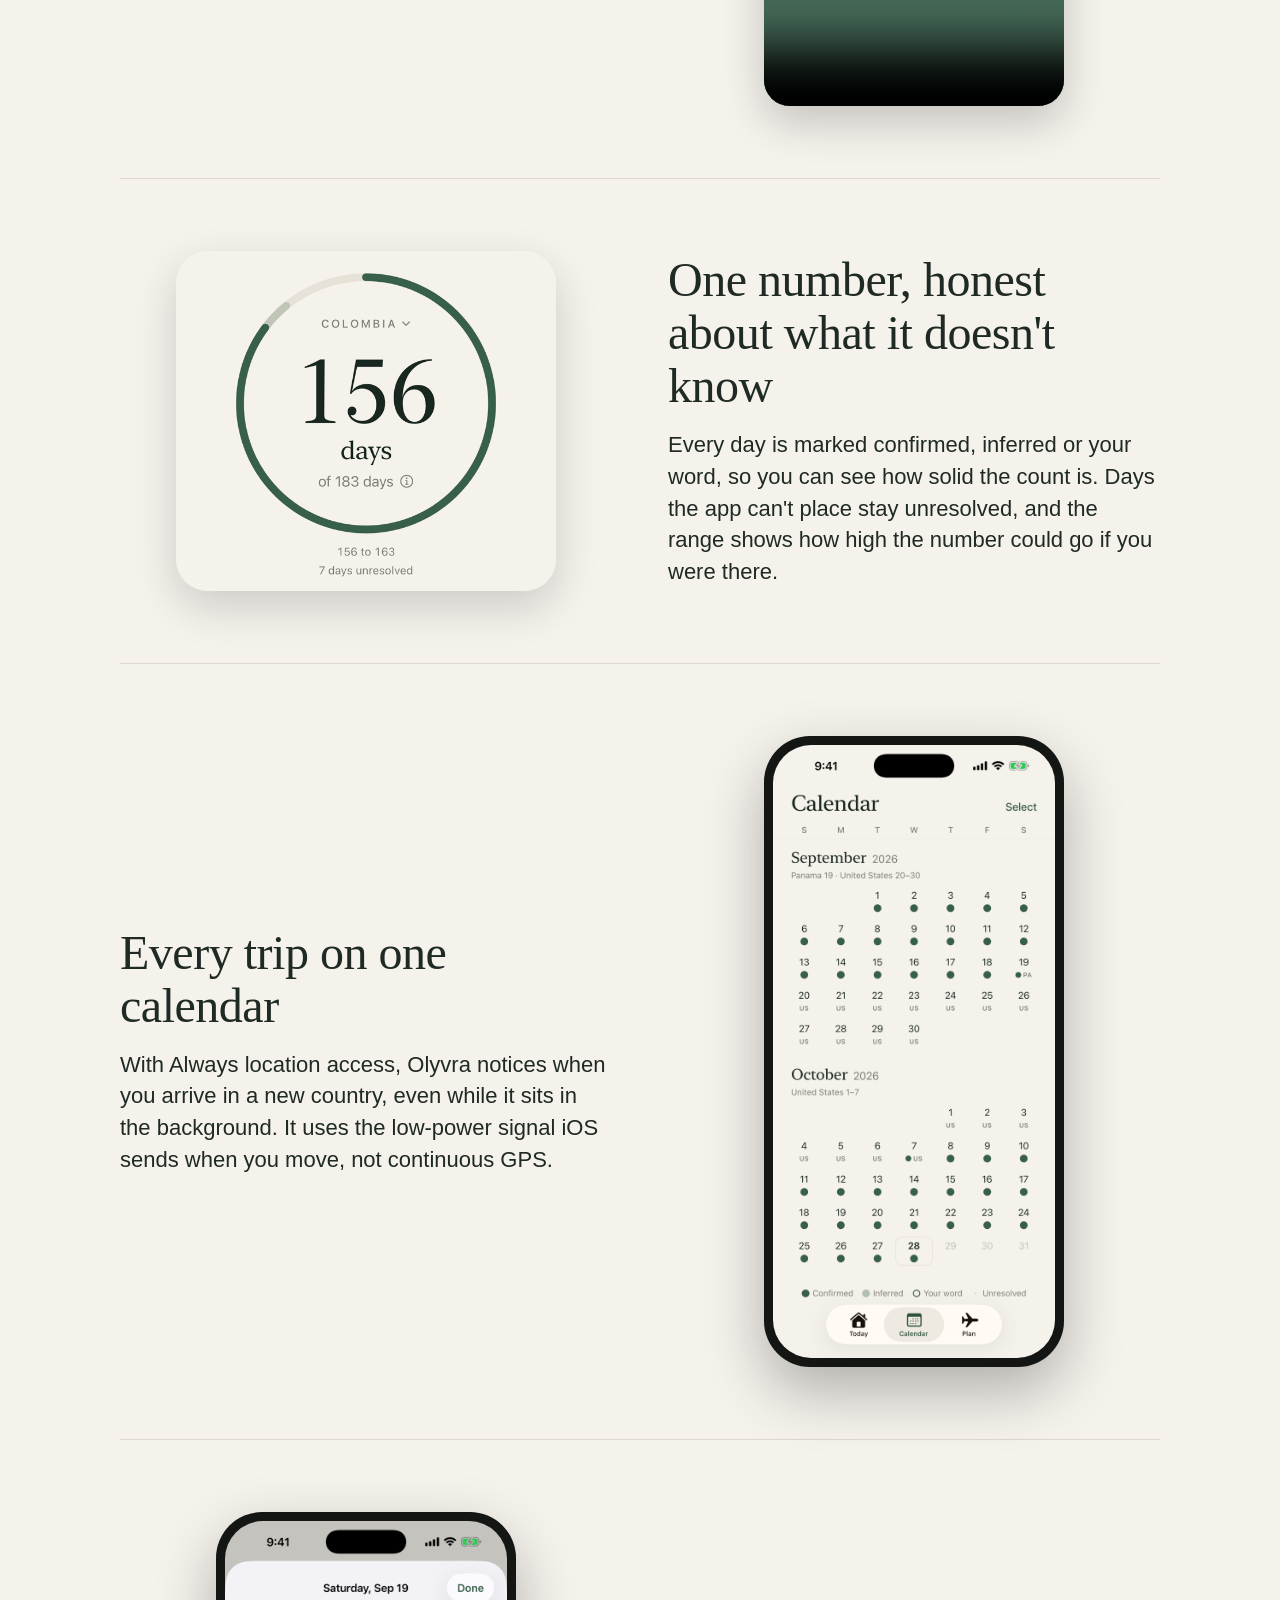
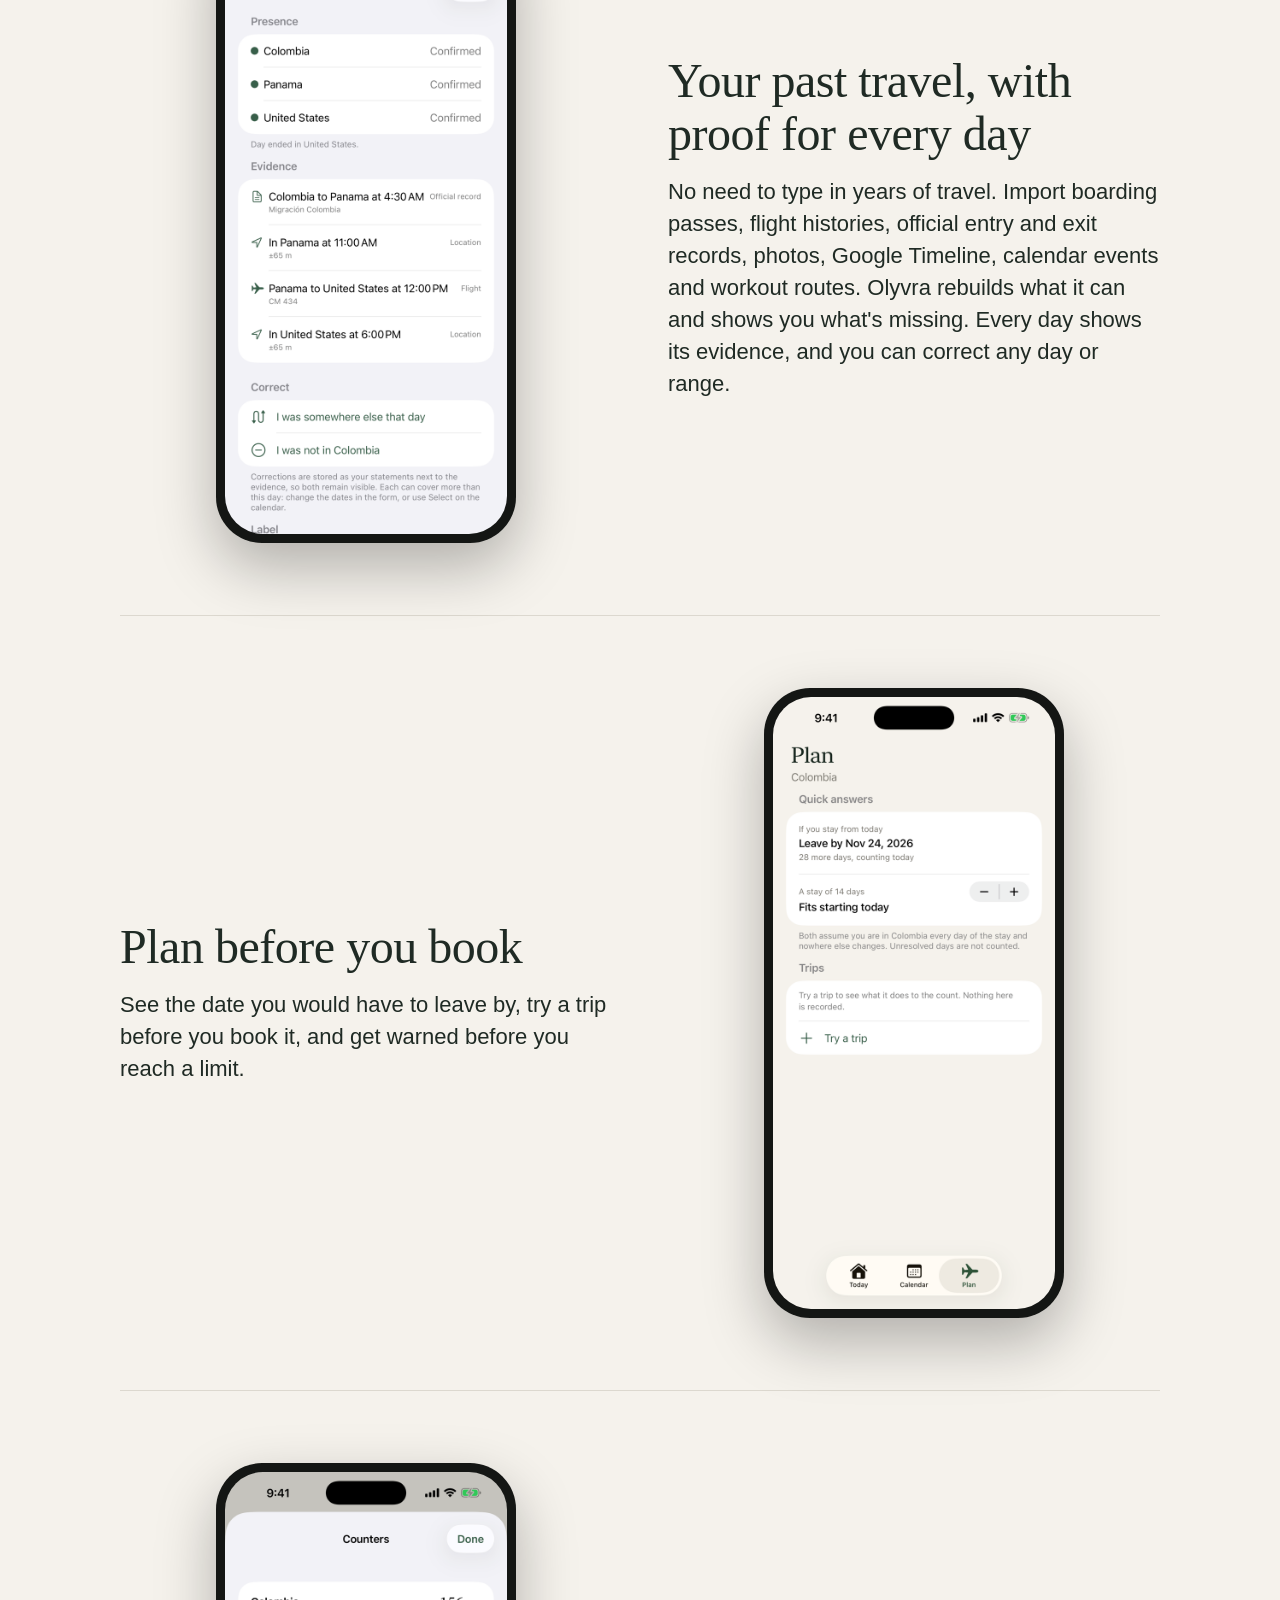
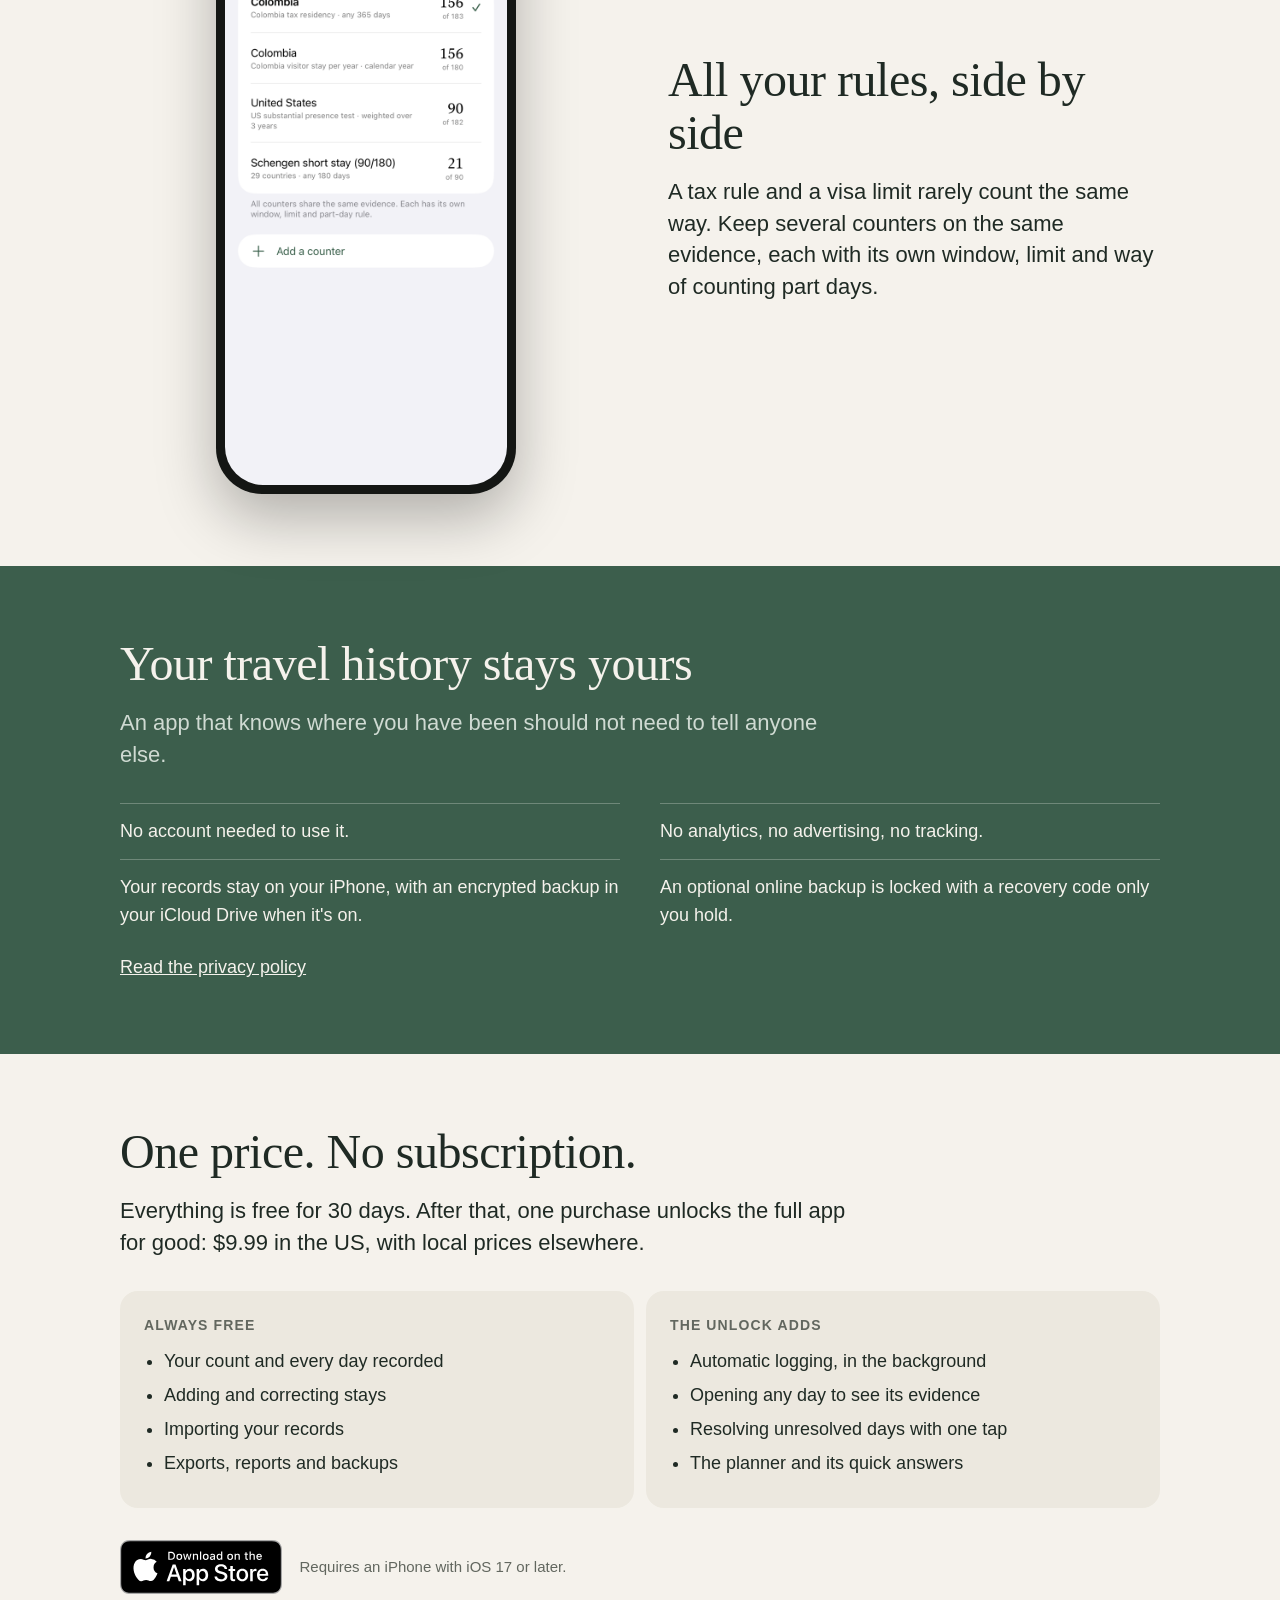
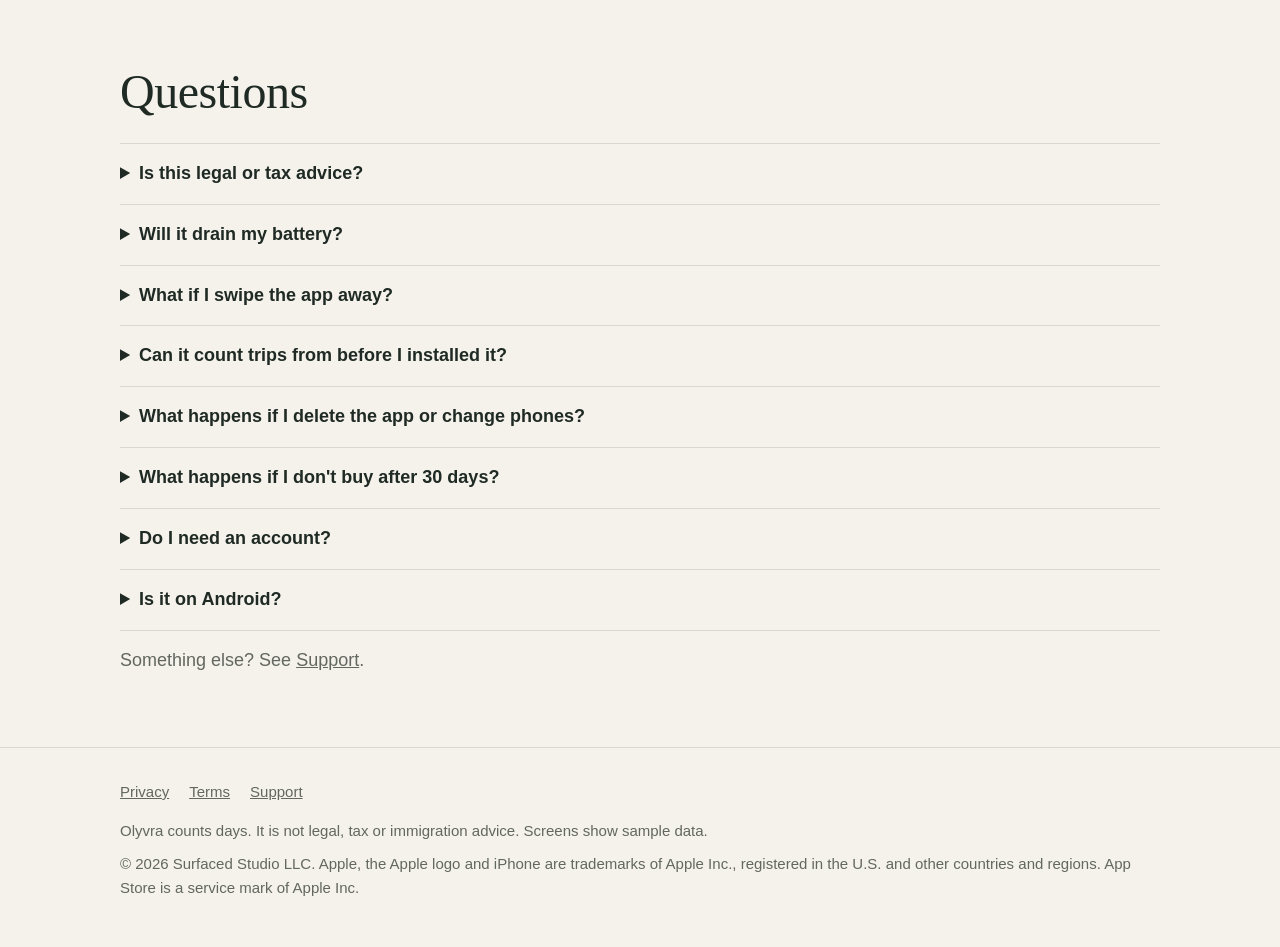
==== commit 1ad474ad: "Update pages from olyvra f281645" ====
--- a/index.html
+++ b/index.html
@@ -52,6 +52,10 @@
   </section>
   <div class="wrap">
     <section class="feature">
+      <div><h2>See it in one minute</h2><p class="lede">How to set it up, add your past and read your number, in under a minute. It has sound.</p></div>
+      <div class="clip"><video controls playsinline preload="none" width="720" height="1280" poster="video/tutorial-poster.jpg" aria-label="A one-minute tutorial for Olyvra, using sample data"><source src="video/tutorial.mp4" type="video/mp4"></video></div>
+    </section>
+    <section class="feature">
       <div><h2>One number, honest about what it doesn't know</h2><p class="lede">Every day is marked confirmed, inferred or your word, so you can see how solid the count is. Days the app can't place stay unresolved, and the range shows how high the number could go if you were there.</p></div>
       <div class="crop"><img src="img/en/1-today.png" width="660" height="1434" loading="lazy" alt="The day count of 156, with a range of 156 to 163 and 7 days unresolved"></div>
     </section>
@@ -64,7 +68,7 @@
       <div class="phone"><img src="img/en/3-day.png" width="660" height="1434" loading="lazy" alt="One travel day, listing an official record, a flight and location readings as evidence"></div>
     </section>
     <section class="feature">
-      <div><h2>Plan before you book</h2><p class="lede">See the date you would have to leave by, try a trip before you book it, and get one warning before you reach a limit.</p></div>
+      <div><h2>Plan before you book</h2><p class="lede">See the date you would have to leave by, try a trip before you book it, and get warned before you reach a limit.</p></div>
       <div class="phone"><img src="img/en/4-plan.png" width="660" height="1434" loading="lazy" alt="The planner, showing a leave-by date and a stay that fits"></div>
     </section>
     <section class="feature">
@@ -89,8 +93,8 @@
     <h2>One price. No subscription.</h2>
     <p class="lede">Everything is free for 30 days. After that, one purchase unlocks the full app for good: $9.99 in the US, with local prices elsewhere.</p>
     <div class="cols">
-      <div class="col"><h3>Always free</h3><ul><li>The counter, every day</li><li>Automatic country detection</li><li>Adding and correcting stays</li><li>Importing your records</li><li>Exports, reports and backups</li></ul></div>
-      <div class="col"><h3>The unlock adds</h3><ul><li>Opening any day to see its evidence</li><li>Resolving unresolved days with one tap</li><li>The planner and its quick answers</li></ul></div>
+      <div class="col"><h3>Always free</h3><ul><li>Your count and every day recorded</li><li>Adding and correcting stays</li><li>Importing your records</li><li>Exports, reports and backups</li></ul></div>
+      <div class="col"><h3>The unlock adds</h3><ul><li>Automatic logging, in the background</li><li>Opening any day to see its evidence</li><li>Resolving unresolved days with one tap</li><li>The planner and its quick answers</li></ul></div>
     </div>
     <div class="get"><a href="https://apps.apple.com/app/id6828036236"><img src="img/en/app-store-badge.svg" width="162" height="54" alt="Download on the App Store"></a><span>Requires an iPhone with iOS 17 or later.</span></div>
   </section>
@@ -101,6 +105,7 @@
     <details><summary>What if I swipe the app away?</summary><p>iOS stops waking an app you swiped away, so detection goes quiet until you open it again. If Olyvra hears nothing for a while, it sends a notification asking whether you are still in the same country, so turn notifications on. Otherwise, just leave it in the background.</p></details>
     <details><summary>Can it count trips from before I installed it?</summary><p>Yes, from what you can show: boarding passes, flight logs, official records, photos and more. Days it can't place stay marked as unresolved until you settle them.</p></details>
     <details><summary>What happens if I delete the app or change phones?</summary><p>With iCloud Drive on, or with the online backup, a new install can bring your records back. Without either, your backup stays on the iPhone and is deleted with the app, so save a copy from Settings, then Export.</p></details>
+    <details><summary>What happens if I don't buy after 30 days?</summary><p>Nothing is charged: the trial never asks for payment details. Automatic logging pauses and a few screens lock, but your count, every day you recorded, adding days by hand, exports and backups stay free. With notifications on, the app reminds you three days before.</p></details>
     <details><summary>Do I need an account?</summary><p>No. An account exists only for the optional online backup, using Sign in with Apple, and you can delete it in the app at any time.</p></details>
     <details><summary>Is it on Android?</summary><p>Not at the moment. Olyvra is for iPhone.</p></details>
     <p class="muted" style="margin-top:16px">Something else? See <a href="support.html">Support</a>.</p>
--- a/landing.css
+++ b/landing.css
@@ -76,6 +76,10 @@
 .feature h2 { margin-bottom: 16px; }
 .feature p { max-width: 30em; }
 
+/* The tutorial: portrait, with its own green background */
+.clip { width: min(300px, 76vw); margin: 0 auto; }
+.clip video { display: block; width: 100%; height: auto; border-radius: 26px; background: var(--brand); box-shadow: 0 16px 44px rgba(0, 0, 0, 0.2); }
+
 /* Privacy */
 .privacy { background: var(--brand); color: var(--on-brand); padding: 72px 0; }
 .privacy .lede { color: var(--on-brand-muted); margin-top: 16px; max-width: 34em; }
@@ -120,7 +124,7 @@
   .hero .phone { margin: 0 0 -120px auto; }
   .limits { padding-top: 88px; }
   .feature { grid-template-columns: 1fr 1fr; gap: 56px; padding: 72px 0; }
-  .feature:nth-of-type(even) .phone, .feature:nth-of-type(even) .crop { order: -1; }
+  .feature:nth-of-type(even) .phone, .feature:nth-of-type(even) .crop, .feature:nth-of-type(even) .clip { order: -1; }
   .privacy ul { grid-template-columns: 1fr 1fr; }
   .cols { grid-template-columns: 1fr 1fr; }
 }
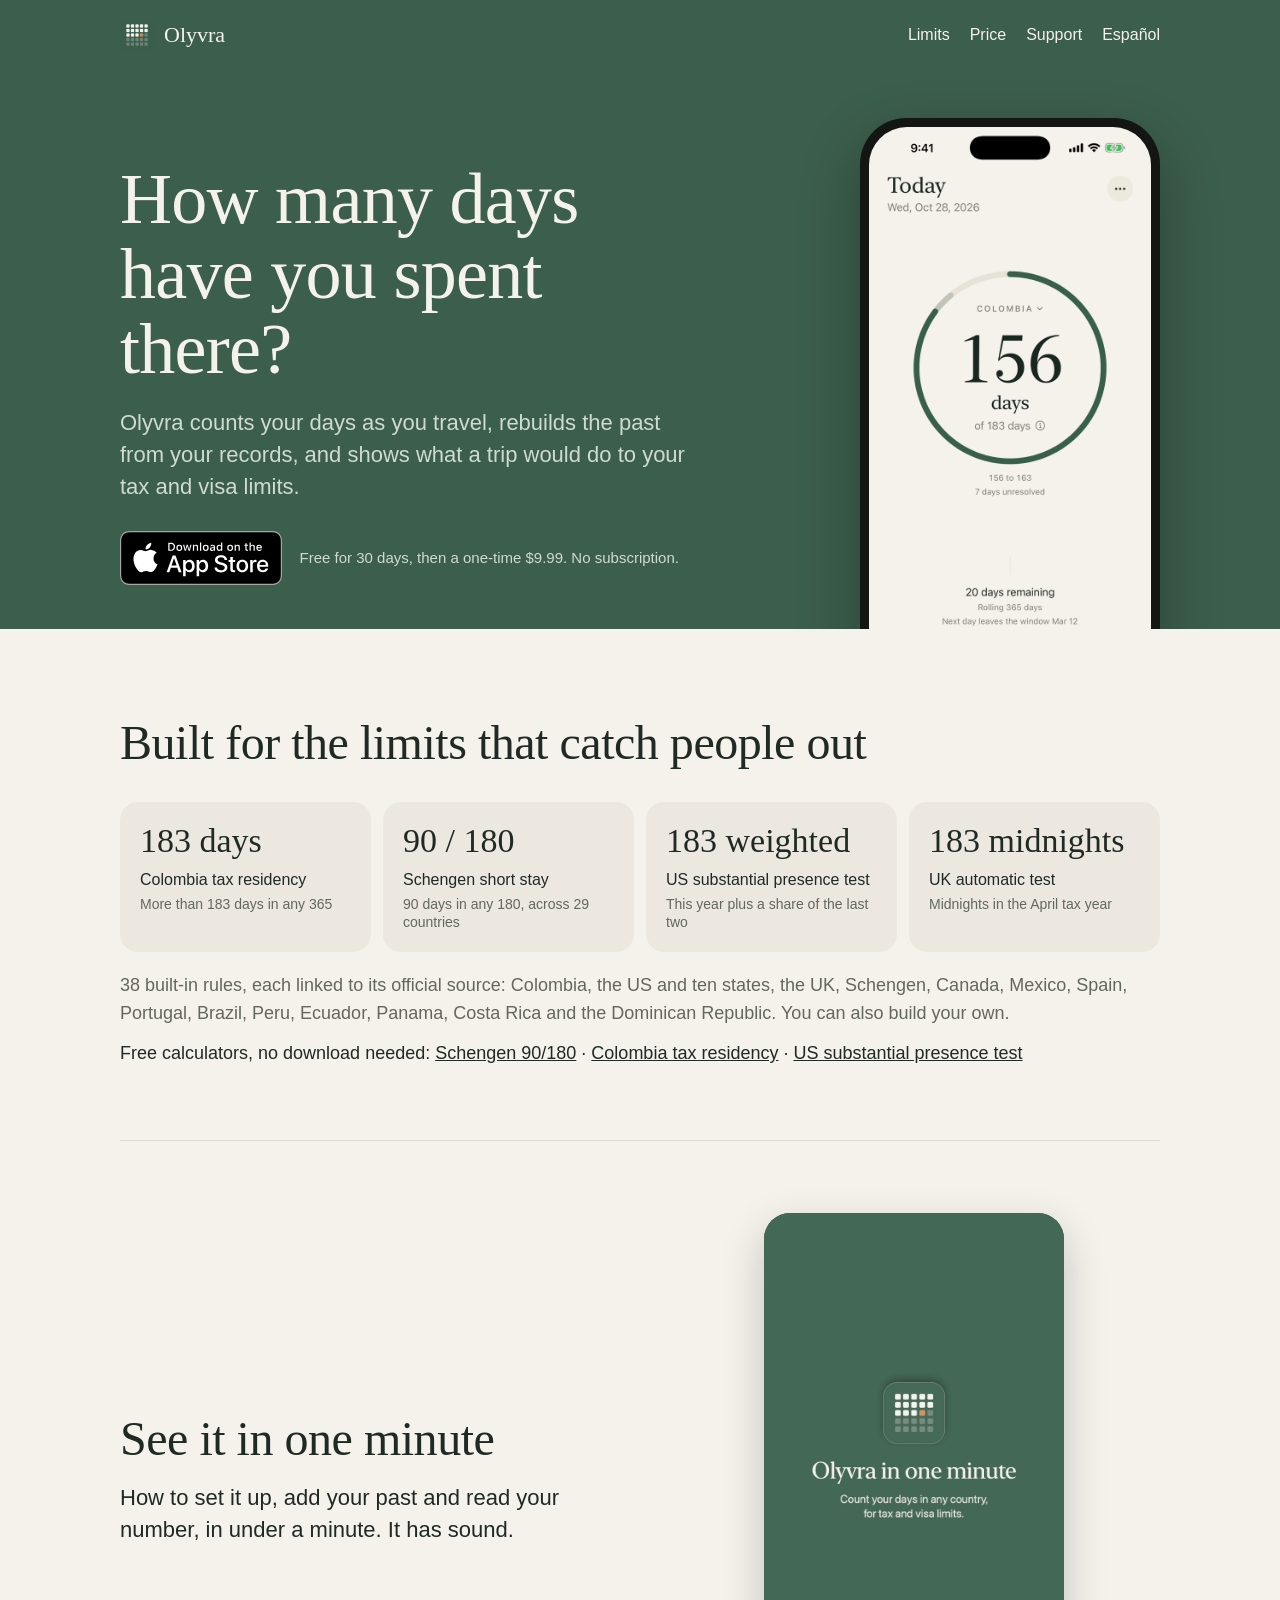
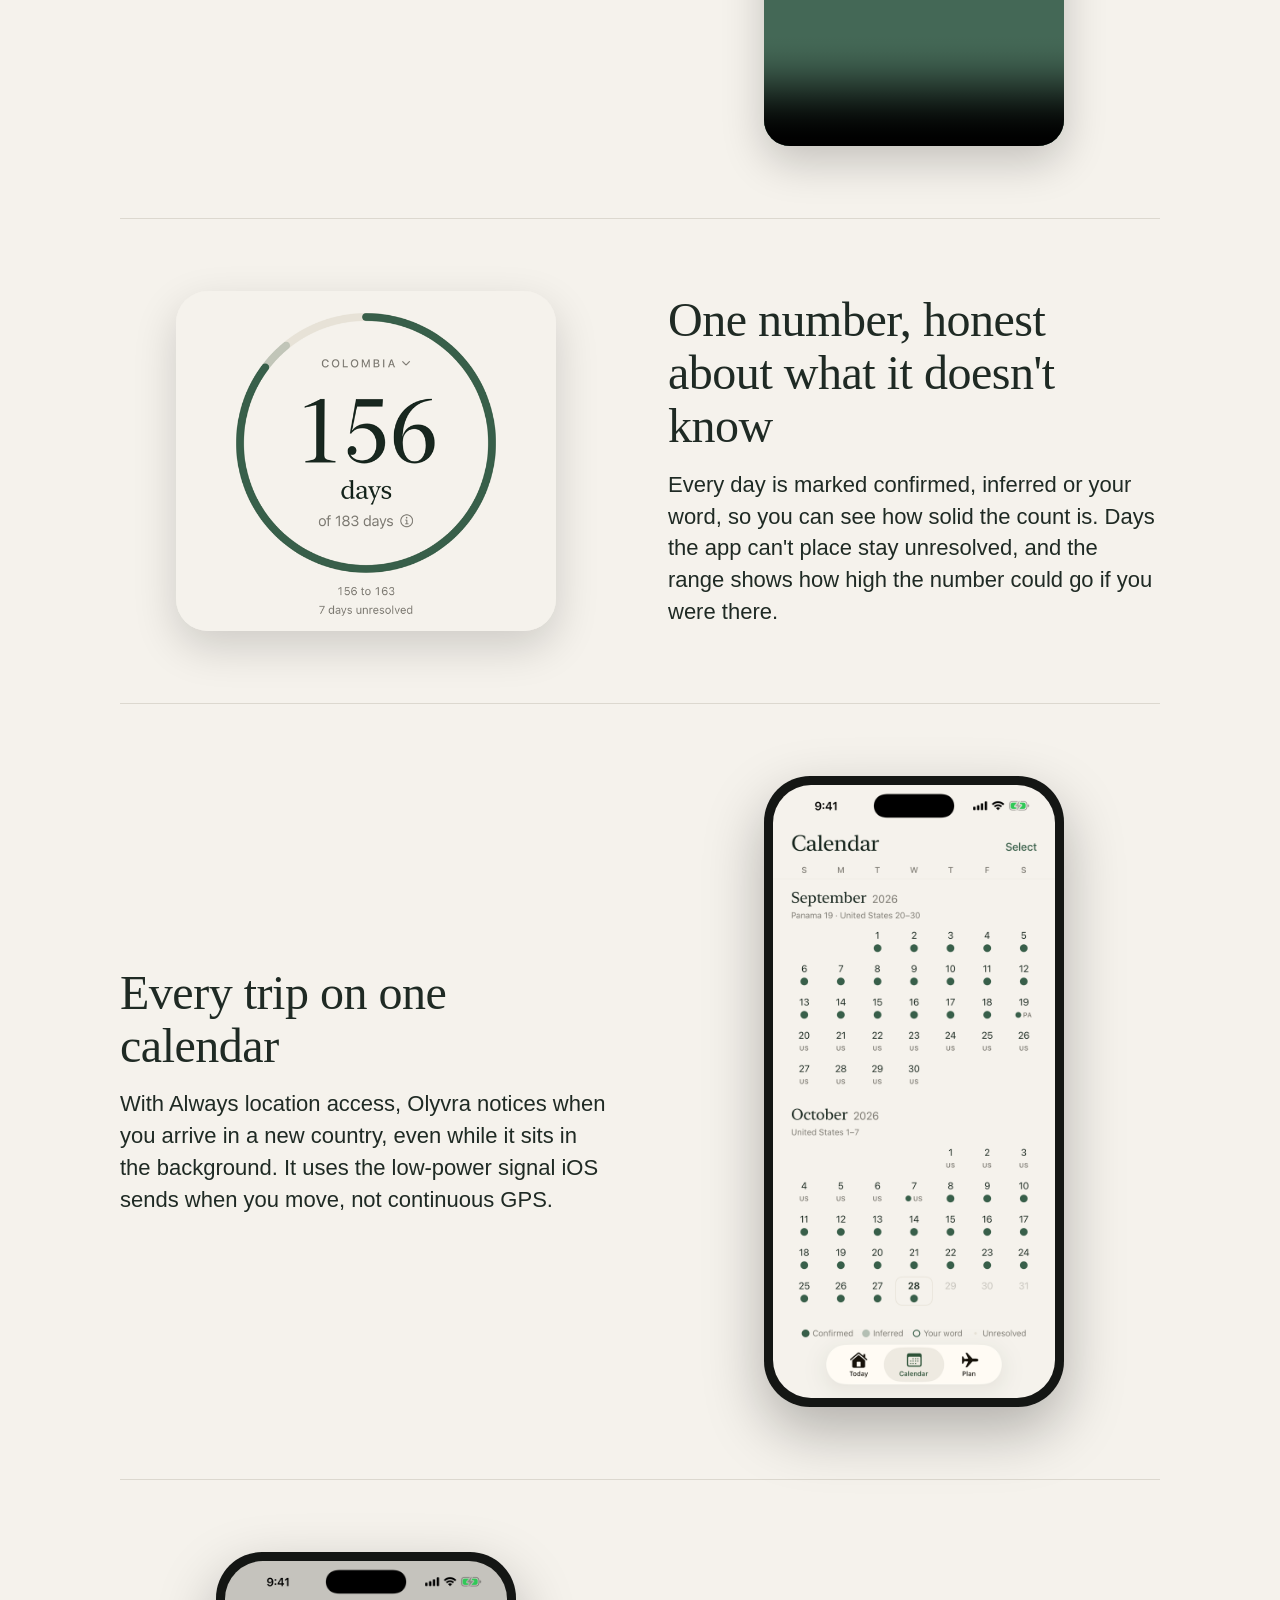
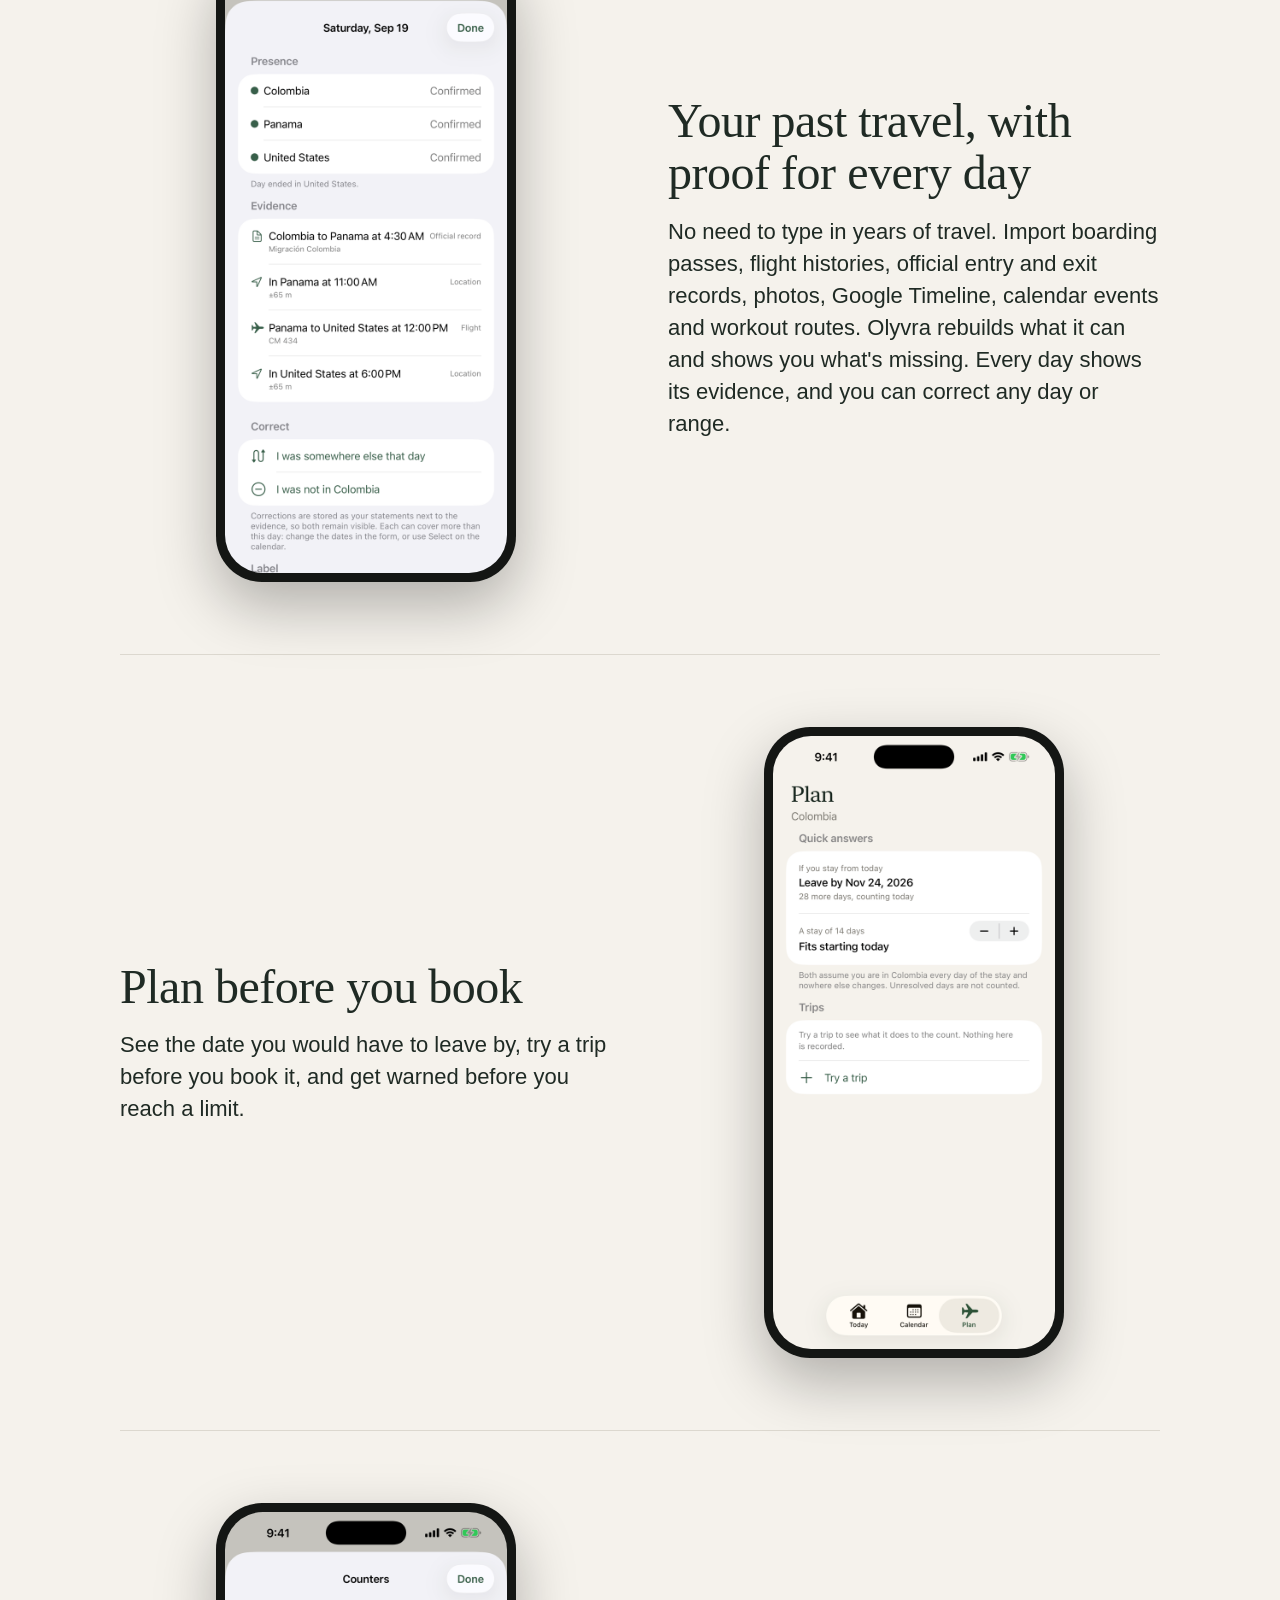
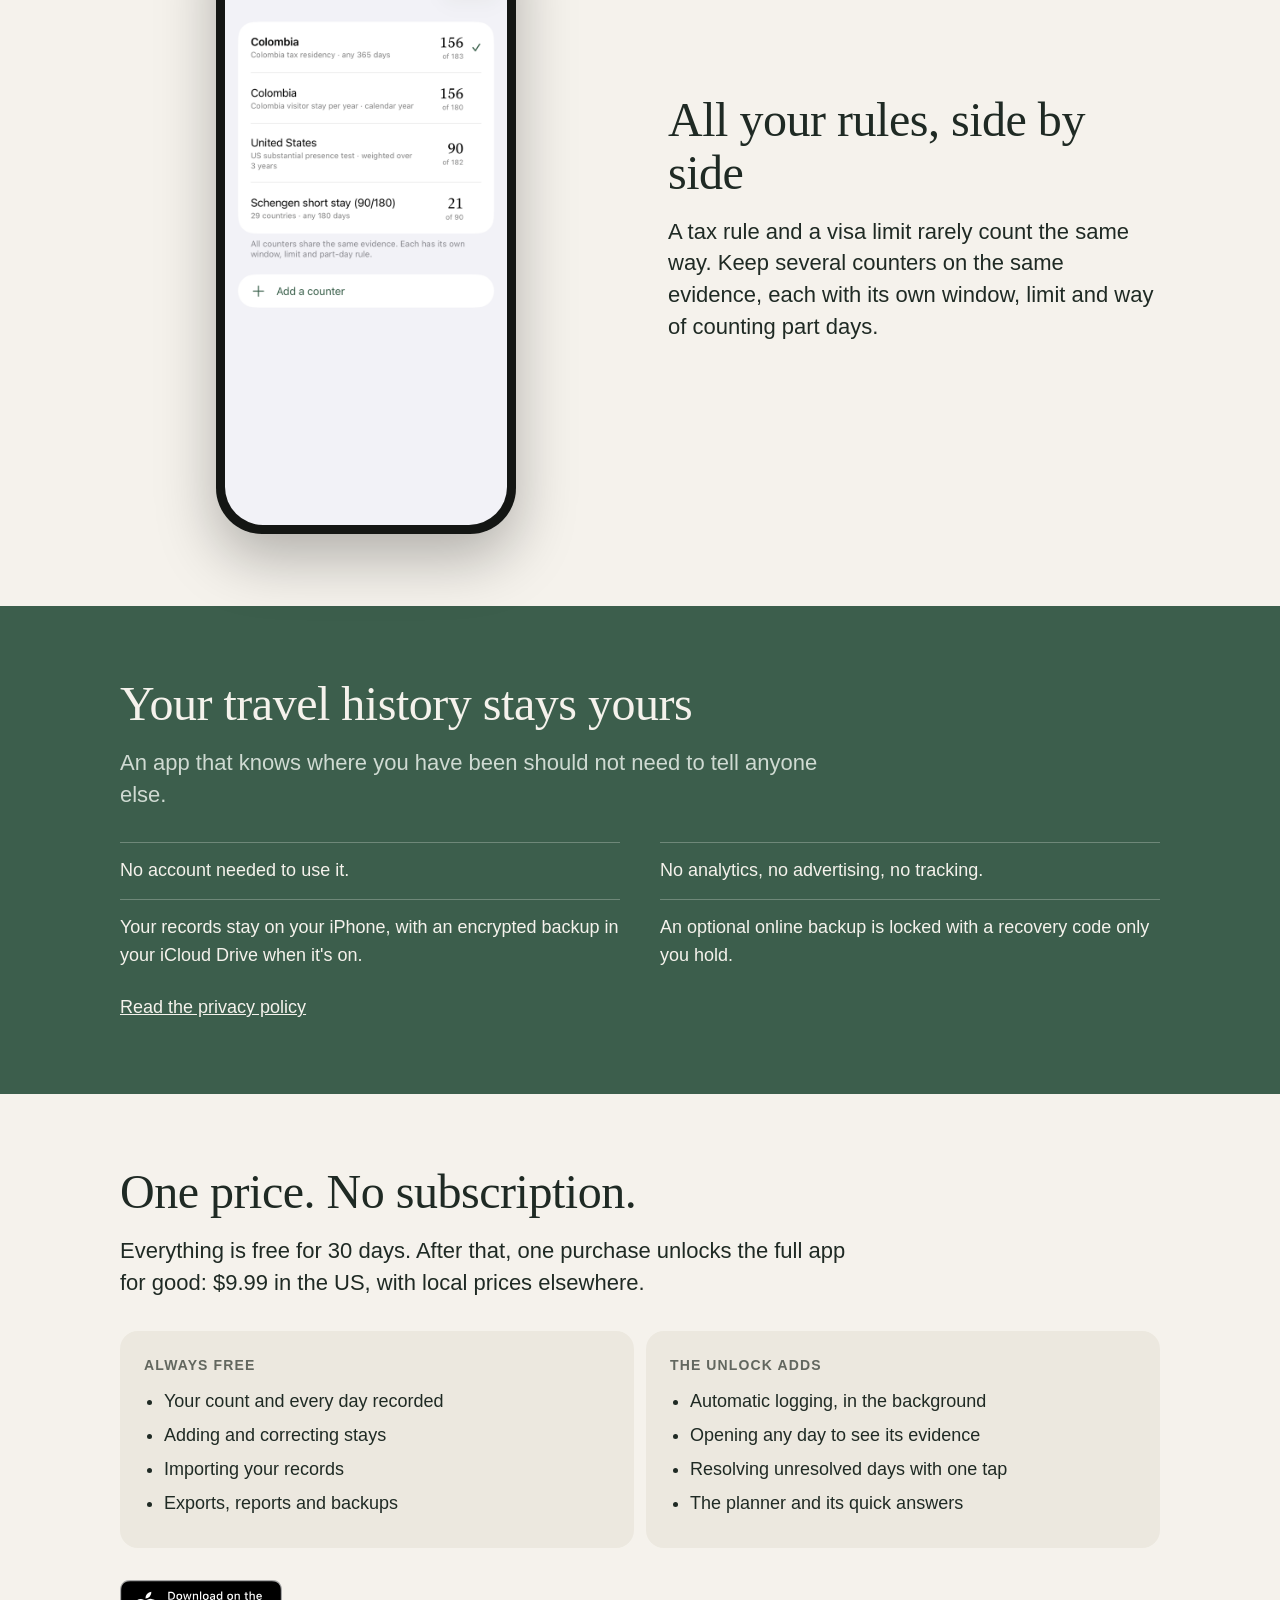
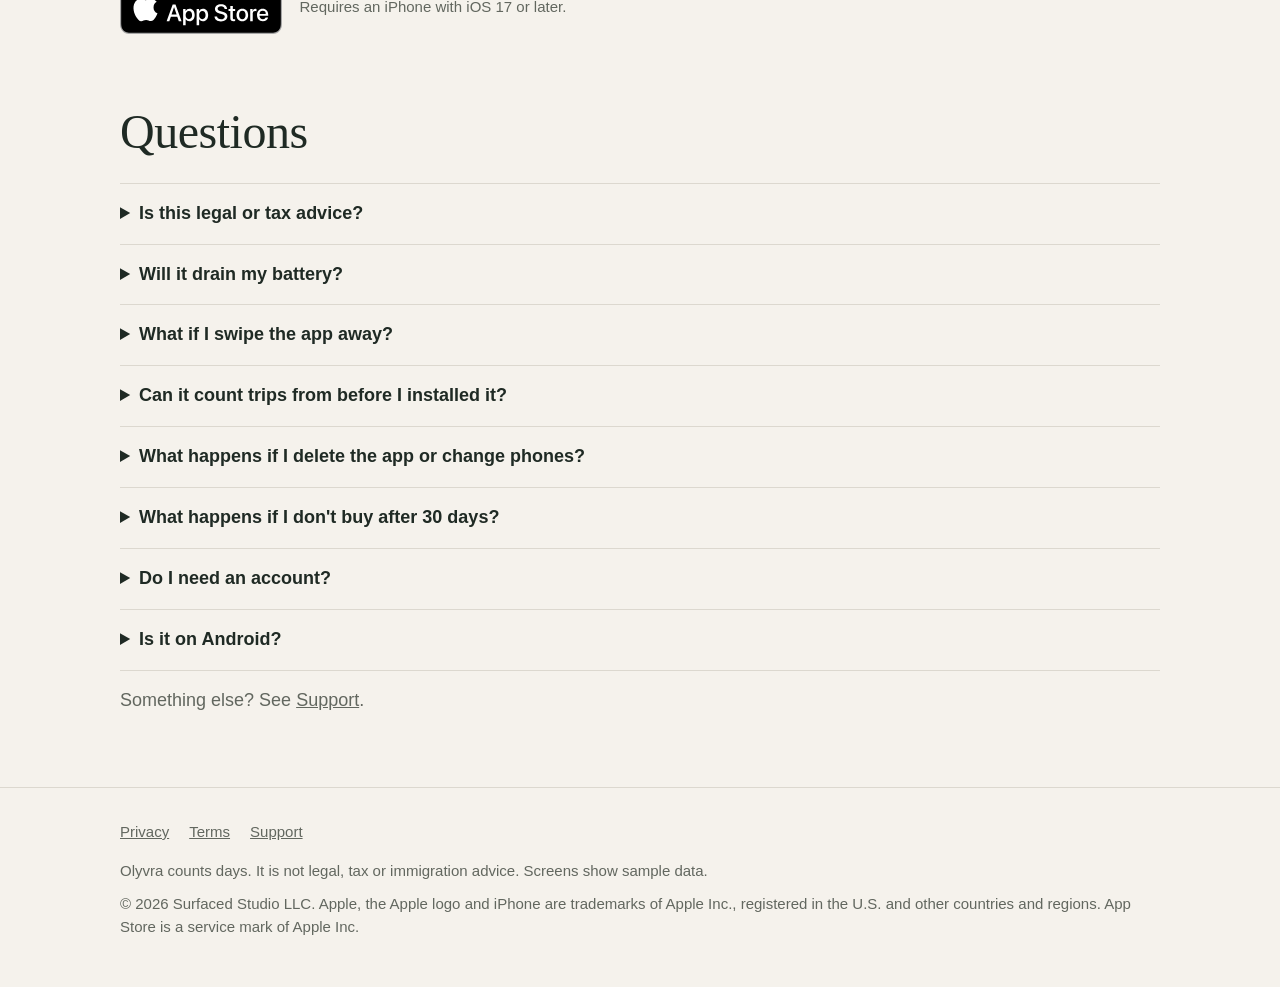
==== commit eb46aab3: "Update pages from olyvra 86d6232" ====
--- a/index.html
+++ b/index.html
@@ -49,6 +49,7 @@
       <div class="limit"><b>183 midnights</b><span>UK automatic test</span><small>Midnights in the April tax year</small></div>
     </div>
     <p class="muted">38 built-in rules, each linked to its official source: Colombia, the US and ten states, the UK, Schengen, Canada, Mexico, Spain, Portugal, Brazil, Peru, Ecuador, Panama, Costa Rica and the Dominican Republic. You can also build your own.</p>
+    <p class="calcs">Free calculators, no download needed: <a href="schengen-calculator.html">Schengen 90/180</a> · <a href="colombia-tax-residency-calculator.html">Colombia tax residency</a> · <a href="us-substantial-presence-calculator.html">US substantial presence test</a></p>
   </section>
   <div class="wrap">
     <section class="feature">
--- a/landing.css
+++ b/landing.css
@@ -112,6 +112,61 @@
 
 a:focus-visible, summary:focus-visible { outline: 2px solid currentColor; outline-offset: 3px; border-radius: 4px; }
 
+/* The free calculators */
+.hero.slim { padding-bottom: 48px; }
+.hero.slim h1 { font-size: clamp(36px, 5.6vw, 56px); margin-top: 20px; max-width: 16em; }
+.hero.slim .lede { margin: 16px 0 0; }
+.calc { background: var(--panel); border-radius: 22px; padding: 22px; margin: -24px 0 48px; position: relative; box-shadow: 0 12px 36px rgba(0, 0, 0, 0.08); }
+.trips { display: grid; gap: 10px; }
+.trip { display: grid; grid-template-columns: 1fr 1fr auto; gap: 10px; align-items: end; }
+.trip label, .asof-label { display: grid; gap: 4px; font-size: 14px; color: var(--muted); min-width: 0; }
+.calc input[type="date"] { font: inherit; font-size: 17px; color: var(--ink); background: var(--canvas); border: 1px solid var(--rule); border-radius: 12px; padding: 10px 12px; width: 100%; min-width: 0; min-height: 46px; }
+.trip.bad input { border-color: #b4533c; }
+.calc button { font: inherit; cursor: pointer; border-radius: 12px; border: 1px solid var(--rule); background: var(--canvas); color: var(--ink); min-height: 46px; }
+.calc .remove { width: 46px; font-size: 22px; line-height: 1; color: var(--muted); }
+.calc .add { background: var(--brand); color: var(--on-brand); border-color: var(--brand); padding: 0 18px; font-weight: 600; }
+.calc button:focus-visible, .calc input:focus-visible { outline: 2px solid var(--brand); outline-offset: 2px; }
+.hint { font-size: 14px; color: var(--muted); margin-top: 10px; }
+.calc-actions { display: flex; flex-wrap: wrap; align-items: end; justify-content: space-between; gap: 12px; margin-top: 16px; }
+.asof-label input { width: auto; }
+.result { border-top: 1px solid var(--rule); margin-top: 20px; padding-top: 18px; display: grid; gap: 8px; }
+.result .big { display: flex; align-items: baseline; gap: 12px; flex-wrap: wrap; }
+.result .big b { font-family: ui-serif, "New York", Georgia, serif; font-weight: 400; font-size: clamp(48px, 9vw, 72px); line-height: 1; }
+.result .big span { color: var(--muted); font-size: 16px; max-width: 22em; }
+.result .state { font-weight: 600; }
+.result .state.over { color: #b4533c; }
+.weights { border-collapse: collapse; font-size: 16px; margin: 4px 0; }
+.weights td { padding: 4px 16px 4px 0; border-bottom: 1px solid var(--rule); font-variant-numeric: tabular-nums; }
+.weights td:last-child { text-align: right; padding-right: 0; }
+.private { font-size: 14px; margin-top: 14px; }
+.app-cta { display: grid; gap: 20px; align-items: center; background: var(--brand); color: var(--on-brand); border-radius: 22px; padding: 28px; margin-bottom: 56px; }
+.app-cta h2 { font-size: clamp(26px, 3.4vw, 34px); margin-bottom: 10px; }
+.app-cta p { color: var(--on-brand-muted); max-width: 36em; }
+.app-cta img { height: 54px; width: auto; }
+.prose { padding-bottom: 48px; }
+.prose h2 { font-size: clamp(28px, 3.6vw, 38px); margin-bottom: 16px; }
+.prose p { max-width: 42em; margin-bottom: 14px; }
+.sources { list-style: none; padding: 0; margin: 0; display: grid; gap: 12px; max-width: 46em; }
+.sources li { display: grid; gap: 2px; }
+.sources span { font-size: 15px; color: var(--muted); }
+.more ul { padding-left: 20px; margin: 0; }
+.more li { margin-bottom: 6px; }
+.calcs { margin-top: 12px; }
+@media (prefers-color-scheme: dark) {
+  .result .state.over { color: #e08a73; }
+  .trip.bad input { border-color: #e08a73; }
+}
+@media (max-width: 420px) {
+  .calc { padding: 16px; border-radius: 18px; }
+  .trip { gap: 6px; }
+  .calc input[type="date"] { font-size: 15px; padding: 10px 6px; }
+  .calc .remove { width: 34px; }
+}
+@media (min-width: 760px) {
+  .calc { padding: 32px; }
+  .app-cta { grid-template-columns: 1fr auto; padding: 36px; }
+}
+
 @media (min-width: 520px) {
   .limit-grid { grid-template-columns: repeat(2, minmax(0, 1fr)); }
 }
